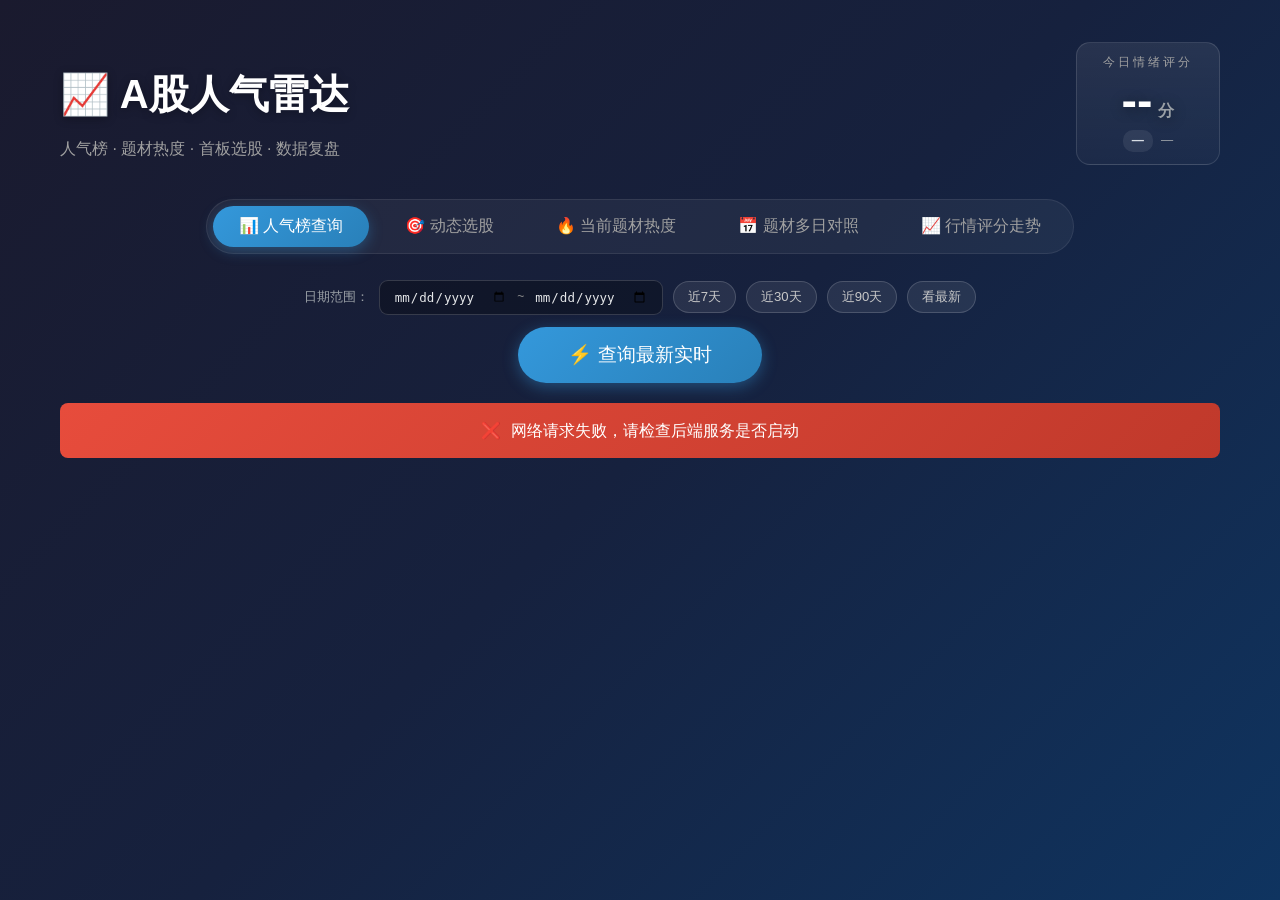
==== index.html @ 86567a6f "当前题材热度：隐藏「利好题材个股 Top50」 - 按需求将 panel-theme 内第三个 top-stocks-box 设为 display:none - 保留当日事件驱动题材、各题材利好原因解" ====
<!DOCTYPE html>
<html lang="zh-CN">
<head>
    <meta charset="UTF-8">
    <meta name="viewport" content="width=device-width, initial-scale=1.0">
    <title>A股人气雷达</title>
    <link rel="stylesheet" href="styles.css?v=20261025b">
    <script src="echarts.min.js" onerror="this.onerror=null;var s=document.createElement('script');s.src='https://cdn.jsdelivr.net/npm/echarts@5.4.3/dist/echarts.min.js';document.head.appendChild(s);"></script>
    <link rel="icon" href="data:image/svg+xml,<svg xmlns='http://www.w3.org/2000/svg' viewBox='0 0 100 100'><rect width='100' height='100' rx='20' fill='%23e74c3c'/><text x='50' y='65' font-size='50' text-anchor='middle' fill='white'>股</text></svg>">
</head>
<body>
    <div class="container">
        <header class="header">
            <div class="header-text">
                <h1>📈 A股人气雷达</h1>
                <p class="subtitle">人气榜 · 题材热度 · 首板选股 · 数据复盘</p>
            </div>
            <div class="market-score" id="market-score-box" title="情绪评分 = 五因子加权（0–100），只反映当日市场情绪，不构成买卖建议">
                <div class="ms-label">今日情绪评分</div>
                <div class="ms-value"><span id="hs-score">--</span><span class="ms-unit">分</span></div>
                <div class="ms-sub"><span class="ms-tag ms-live hidden" id="hs-live">盘中</span><span class="ms-tag" id="hs-label">—</span><span id="hs-date">—</span></div>
            </div>
        </header>

        <nav class="mode-tabs">
            <button id="mode-hotlist" class="mode-btn active" onclick="switchMode('hotlist', event)">📊 人气榜查询</button>
            <button id="mode-screen" class="mode-btn" onclick="switchMode('screen', event)">🎯 动态选股</button>
            <button id="mode-theme" class="mode-btn" onclick="switchMode('theme', event)">🔥 当前题材热度</button>
        <button id="mode-multi" class="mode-btn" onclick="switchMode('multi', event)">📅 题材多日对照</button>
        <button id="mode-market" class="mode-btn" onclick="switchMode('market', event)">📈 行情评分走势</button>
        <!-- 条件概率模块：按要求暂时关闭（不在页面显示）。要恢复：删掉下面这行的 style="display:none" -->
        <button id="mode-cond" class="mode-btn" style="display:none" onclick="switchMode('cond', event)">🔮 条件概率</button>
        <!-- 情绪评分模块：按要求关闭（右上角评分保留；独立页 /score 仍可用）。要恢复：删掉 style="display:none" -->
        <button id="mode-score" class="mode-btn" style="display:none" onclick="switchMode('score', event)">🧮 情绪评分</button>
            <!-- 数据管理模块：按需求暂时关闭（不在页面显示）。要恢复：删掉下面这行的 style="display:none" -->
        <button id="mode-db" class="mode-btn" style="display:none" onclick="switchMode('db', event)">🗄️ 数据管理</button>
        </nav>

        <!-- ============ 面板一：人气榜 ============ -->
        <section id="panel-hotlist" class="panel">
            <div id="degrade-notice" class="degrade-notice hidden">
                ⚠️ 已降级至东方财富热股榜
            </div>

            <div id="trading-day-info" class="trading-day-info hidden">
                <span class="label">数据所属交易日：</span>
                <span id="trading-day" class="date"></span>
                <span id="trading-day-message" class="message"></span>
            </div>

            <div class="query-section">
                <div class="date-row">
                    <span class="date-row-label">日期范围：</span>
                    <div class="date-range-box">
                        <input type="date" id="hotlist-date-start" onchange="onHotlistRangeChange()" title="开始日期">
                        <span class="range-sep">~</span>
                        <input type="date" id="hotlist-date-end" onchange="onHotlistRangeChange()" title="结束日期">
                    </div>
                    <button class="mini-btn" onclick="quickRange(7)">近7天</button>
                    <button class="mini-btn" onclick="quickRange(30)">近30天</button>
                    <button class="mini-btn" onclick="quickRange(90)">近90天</button>
                    <button class="mini-btn" onclick="clearHotlistDate()">看最新</button>
                </div>
                <div id="hotlist-range-summary" class="range-summary hidden"></div>
                <div id="hotlist-day-chips" class="day-chips hidden"></div>
                <div class="query-btn-row">
                    <button id="query-btn" class="query-btn"
                            title="未选日期＝按此刻实时查询（并归档到本日，含周末/节假日）；选了日期＝回看该交易日存档"
                            onclick="fetchData()">
                        <span class="btn-text">⚡ 查询最新实时</span>
                        <span class="btn-loading hidden">⏳ 查询中...</span>
                    </button>
                </div>
            </div>

            <div id="hotlist-topics" class="hot-topics hidden"></div>
            <div id="empty-history" class="empty-history hidden"></div>

            <div id="filter-section" class="filter-section hidden">
                <div class="filter-row">
                    <div class="filter-item">
                        <input type="text" id="search-input" placeholder="搜索名称/代码..." oninput="filterData()">
                    </div>
                    <div class="filter-item">
                        <select id="concept-filter" onchange="filterData()">
                            <option value="">全部概念</option>
                        </select>
                    </div>
                    <div class="filter-item">
                        <label class="checkbox-label">
                            <input type="checkbox" id="hot-only" onchange="filterData()">
                            <span>仅看涨停股</span>
                        </label>
                    </div>
                    <div class="filter-item">
                        <label class="checkbox-label">
                            <input type="checkbox" id="top10-only" onchange="filterData()">
                            <span>仅看Top10</span>
                        </label>
                    </div>
                </div>
            </div>

            <div id="error-message" class="error-message hidden">
                <span class="error-icon">❌</span>
                <span id="error-text"></span>
            </div>

            <div id="table-container" class="table-container hidden">
                <table class="stock-table hotlist-table">
                    <thead>
                        <tr>
                            <th class="col-rank">排名</th>
                            <th class="col-name">名称</th>
                            <th class="col-code">代码</th>
                            <th class="col-change">涨跌幅</th>
                            <th class="col-boards">连板数</th>
                        <th class="col-streak">连续上榜</th>
                            <th class="col-tier">所属梯队</th>
                            <th class="col-concept">概念标签</th>
                            <th class="col-analysis">异动解读</th>
                        </tr>
                    </thead>
                    <tbody id="stock-table-body">
                    </tbody>
                </table>
            </div>

            <div id="summary-section" class="summary-section hidden">
                <div class="summary-item">
                    <span class="summary-label">📊 人气主线：</span>
                    <span id="summary-main" class="summary-value"></span>
                </div>
                <div class="summary-item">
                    <span class="summary-label">🔥 涨停占比：</span>
                    <span id="summary-hot" class="summary-value"></span>
                </div>
            </div>

            <footer id="footer-info" class="footer-info hidden">
                <div class="footer-item">
                    <span class="footer-label">数据来源：</span>
                    <span id="data-source"></span>
                </div>
                <div class="footer-item">
                    <span class="footer-label">采集时间：</span>
                    <span id="collection-time"></span>
                </div>
            </footer>
        </section>

        <!-- ============ 面板二：动态选股 ============ -->
        <section id="panel-screen" class="panel hidden">
            <!-- 动态选股说明区：按要求隐藏（标题/说明/条件不再显示）。要恢复：删掉 style="display:none" -->
            <div class="screen-intro" style="display:none">
                <h2>动态选股 · 参数化扫描</h2>
                <p class="screen-desc">
                    输入任意交易日，系统自动<b>推导前一交易日</b>、扫描<b>全市场</b>日K，
                    按「昨日未涨停 + 今日盘中冲高 &gt; 9%」筛出<b>首板启动股</b>，并与涨停池做<b>语义交叉校验</b>。
                </p>
                <div class="screen-rule">
                    <div class="rule-item"><span class="rule-tag">条件①</span> 前一交易日 (D-1) 首次涨停时间取反 → <b>D-1 全天未触及涨停价</b></div>
                    <div class="rule-item"><span class="rule-tag">条件②</span> (D 最高价 − D-1 收盘价) ÷ D-1 收盘价 <b>&gt; 0.09</b></div>
                    <div class="rule-item"><span class="rule-tag">条件③</span> <b>沪深主板</b> 且 <b>非 ST</b></div>
                </div>
            </div>

            <div class="screen-form">
                <div class="screen-date-wrap">
                    <label for="screen-date">目标日期 (D)</label>
                    <input type="date" id="screen-date">
                </div>
                <button id="screen-btn" class="query-btn" onclick="startScreen()">
                    <span class="btn-text">🎯 开始扫描</span>
                    <span class="btn-loading hidden">⏳ 扫描中...</span>
                </button>
            </div>
            <p class="screen-tip">首次扫描全市场约需 30 秒，同一日期结果会缓存，重复查询秒出。</p>

            <div id="screen-progress" class="screen-progress hidden">
                <div class="progress-track"><div id="progress-fill" class="progress-fill"></div></div>
                <div id="progress-text" class="progress-text"></div>
            </div>

            <div id="screen-error" class="error-message hidden">
                <span class="error-icon">❌</span>
                <span id="screen-error-text"></span>
                <div id="screen-error-hint" class="error-hint"></div>
            </div>

            <div id="screen-result" class="hidden">

                <!-- 扫描统计卡片：按要求隐藏（数据所属交易日/前一交易日/扫描范围/耗时）。要恢复：删掉 style="display:none" -->
                <div class="screen-meta" style="display:none">
                    <div class="meta-item"><span class="meta-label">数据所属交易日</span><span id="sc-target" class="meta-value"></span></div>
                    <div class="meta-item"><span class="meta-label">前一交易日</span><span id="sc-prev" class="meta-value"></span></div>
                    <div class="meta-item"><span class="meta-label">扫描范围</span><span id="sc-universe" class="meta-value"></span></div>
                    <div class="meta-item"><span class="meta-label">耗时</span><span id="sc-elapsed" class="meta-value"></span></div>
                </div>

                <div class="funnel-box">
                    <h3>🎯 选股漏斗</h3>
                    <div id="funnel-body"></div>
                </div>

                <!-- 语义交叉校验：按要求隐藏（不再显示）。要恢复：删掉 style="display:none" -->
                <div class="verify-box" id="verify-box" style="display:none"></div>

                <div class="sub-tabs">
                    <button class="sub-btn active" data-key="rows" onclick="switchScreenTable('rows', event)">入选池 <em id="cnt-rows">0</em></button>
                    <button class="sub-btn" data-key="brokenRows" onclick="switchScreenTable('brokenRows', event)">冲高未封 <em id="cnt-broken">0</em></button>
                    <button class="sub-btn" data-key="removedRows" onclick="switchScreenTable('removedRows', event)">被条件①剔除 <em id="cnt-removed">0</em></button>
                </div>

                <div class="table-container">
                    <table class="stock-table screen-table">
                        <thead>
                            <tr>
                                <th class="sortable" data-key="code" data-type="text" onclick="sortScreenTable('code','text',this)">代码<span class="sort-ind"></span></th>
                                <th class="sortable" data-key="name" data-type="text" onclick="sortScreenTable('name','text',this)">名称<span class="sort-ind"></span></th>
                                <th class="num sortable" data-key="gainClose" data-type="num" onclick="sortScreenTable('gainClose','num',this)">涨跌幅<span class="sort-ind"></span></th>
                                <th class="num sortable" data-key="high" data-type="num" onclick="sortScreenTable('high','num',this)">最高价<span class="sort-ind"></span></th>
                                <th class="num sortable" data-key="close" data-type="num" onclick="sortScreenTable('close','num',this)">收盘价<span class="sort-ind"></span></th>
                                <th class="num sortable" data-key="gainHigh" data-type="num" onclick="sortScreenTable('gainHigh','num',this)">最高涨幅<span class="sort-ind"></span></th>
                                <th class="sortable" data-key="firstSeal" data-type="text" onclick="sortScreenTable('firstSeal','text',this)">首次封板时间<span class="sort-ind"></span></th>
                                <th class="num sortable" data-key="boards" data-type="num" onclick="sortScreenTable('boards','num',this)">连板<span class="sort-ind"></span></th>
                                <th class="sortable" data-key="sector" data-type="text" onclick="sortScreenTable('sector','text',this)">所属行业<span class="sort-ind"></span></th>
                                <th class="sortable" data-key="state" data-type="text" onclick="sortScreenTable('state','text',this)">状态<span class="sort-ind"></span></th>
                            </tr>
                        </thead>
                        <tbody id="screen-table-body"></tbody>
                    </table>
                </div>

                <div class="screen-actions">
                    <button class="export-btn" onclick="exportScreenReport()">📥 导出 HTML 报告</button>
                </div>

                <div class="screen-foot" id="screen-foot"></div>
            </div>
        </section>

        <!-- ============ 面板三：当前题材热度 ============ -->
        <section id="panel-theme" class="panel hidden">
            <div class="screen-intro">
                <h2>当前题材热度 · 实时排名</h2>
                <p class="screen-desc">
                    程序自动采集<b>三类当日事件</b>：同花顺<b>热门话题</b>（带热度值）、<b>人气榜</b>异动解读、<b>个股异动</b>原因。
                    事件文本匹配同花顺指数目录归类为<b>题材</b>，再用<b>关键词词典 + 涨跌方向</b>判定利好/利空。
                    题材热度 = <b>话题热度(万) + Σ(31 − 人气榜排名)</b>，据此排序并只保留<b>利好题材</b>（<b>人气榜前 3 名</b>股票自身标签对应的题材<b>保底入选</b>）；
                    每个题材取人气靠前的 20 只成分股，合并去重后<b>按人气排名输出前 50 只</b>。
                    无需手动输入，打开即自动完成。<br>
                    <b>默认显示「最近交易日的本地存档」</b>（快、可回看）；点 <b>⚡ 看最新（实时）</b> 会按<b>此刻</b>的实时事件重新构建 —— <b>不入库</b>，不会覆盖历史存档；未收盘时也适用。
                </p>
            </div>
            <div class="hot-themes-box">
                <div class="hot-themes-head">
                    <h3>📰 当日事件驱动题材 · 自动发现</h3>
                    <button id="theme-refresh" class="mini-btn" title="清空所选日期、按此刻的实时事件重新构建（不入库）" onclick="clearThemeDate()">↻ 重新扫描（实时）</button>
                </div>
                <div class="theme-date-bar">
                    <span class="dim">查看日期（库中已有题材数据的交易日，点一下即可）：</span>
                    <span id="theme-date-chips"></span>
                </div>
                <div id="hot-themes" class="hot-themes">
                    <span class="hot-themes-loading">正在采集当日事件并识别题材…</span>
                </div>
                <div id="hot-themes-note" class="hot-themes-note"></div>
                <div id="theme-auto-tip" class="theme-auto-tip"></div>
                <div id="theme-reasons" class="theme-reasons hidden">
                    <h3>📋 各题材利好原因解读</h3>
                    <div id="theme-reasons-body"></div>
                </div>
            </div>

            <!-- 利好题材个股 Top50：按要求隐藏。要恢复：删掉 style="display:none" -->
            <div class="top-stocks-box" style="display:none">
                <div class="hot-themes-head">
                    <h3>📈 利好题材个股 · 按人气排序 Top 50</h3>
                    <button class="mini-btn" onclick="loadHotThemes(true)">↻ 刷新</button>
                </div>
                <div id="top-filter-bar" class="top-filter-bar hidden">
                    <span id="top-filter-label" class="top-filter-label"></span>
                    <button class="mini-btn" onclick="clearTopFilter()">✕ 显示全部</button>
                    <button class="mini-btn" onclick="runDeepAnalysis()">🔍 该题材深度分析</button>
                </div>
                <div id="top-stocks-note" class="hot-themes-note"></div>
                <div class="table-container">
                    <table class="stock-table top-stocks-table">
                        <thead>
                            <tr>
                                <th class="num">排名</th>
                                <th>代码</th>
                                <th>名称</th>
                                <th class="num">涨跌幅</th>
                                <th>所属题材</th>
                                <th>人气</th>
                                <th class="num">连续上榜</th>
                                <th class="num">题材热度</th>
                            </tr>
                        </thead>
                        <tbody id="top-stocks-body"></tbody>
                    </table>
                </div>
            </div>

            <div class="screen-form theme-form">
                <div class="screen-date-wrap">
                    <label for="theme-input">或手动输入题材关键词</label>
                    <input type="text" id="theme-input" placeholder="例如：房贷贴息、房地产、人形机器人" onkeydown="if(event.key==='Enter'){fetchThemeHeat()}">
                </div>
                <button id="theme-btn" class="query-btn" onclick="fetchThemeHeat()">
                    <span class="btn-text">🔍 查询当前题材热度</span>
                    <span class="btn-loading hidden">⏳ 查询中...</span>
                </button>
            </div>
            <p class="screen-tip">点击上方题材标签可直接查询；也可手动输入题材名。同一关键词结果缓存 5 分钟。未上龙虎榜不代表没有机构买入。</p>
            <div id="theme-error" class="error-message hidden">
                <span class="error-icon">❌</span>
                <span id="theme-error-text"></span>
            </div>
            <div id="theme-result" class="hidden">
                <div class="screen-meta">
                    <div class="meta-item"><span class="meta-label">题材</span><span id="th-theme" class="meta-value"></span></div>
                    <div class="meta-item"><span class="meta-label">数据日期</span><span id="th-date" class="meta-value"></span></div>
                    <div class="meta-item"><span class="meta-label">候选池</span><span id="th-universe" class="meta-value"></span></div>
                    <div class="meta-item"><span class="meta-label">耗时</span><span id="th-elapsed" class="meta-value"></span></div>
                </div>
                <div class="theme-tags" id="theme-tags"></div>
                <div class="table-container">
                    <table class="stock-table theme-table">
                        <thead>
                            <tr>
                                <th class="num">排名</th>
                                <th>名称</th>
                                <th>代码</th>
                                <th>所属方向</th>
                                <th class="num">当前热度</th>
                                <th class="num">近3日变化</th>
                                <th class="num">龙虎榜净额</th>
                                <th class="num">机构净额</th>
                                <th>状态</th>
                            </tr>
                        </thead>
                        <tbody id="theme-table-body"></tbody>
                    </table>
                </div>
                <div class="screen-foot" id="theme-foot"></div>
            </div>
        </section>

        <!-- ============ 面板五：题材股多日对照 ============ -->
        <section id="panel-multi" class="panel hidden">
            <div class="screen-intro">
                <h2>题材股多日对照 · 按日期并列</h2>
                <p class="screen-desc">
                    把「当前题材热度」里每天的<b>利好题材个股 Top50</b> 按交易日<b>并列</b>排开：
                    同一只股票占一行，每个日期一组「<b>排名 + 涨跌幅</b>」，
                    一眼看出这只票<b>连续几天在榜</b>、名次和涨跌怎么变。
                    默认显示最近 4 个交易日，点日期块可增删（最多 6 个）。
                </p>
            </div>

            <div class="hot-themes-box">
                <div class="hot-themes-head">
                    <h3>📅 选择要对照的交易日</h3>
                    <button class="mini-btn" onclick="loadMulti(true)">↻ 刷新</button>
                </div>
                <div class="theme-date-bar">
                    <span class="dim">点击日期可加入 / 取消对照：</span>
                    <span id="multi-date-chips"></span>
                </div>
                <div class="sub-tabs" id="multi-view-tabs">
                    <button class="sub-btn active" data-mv="date" onclick="switchMultiView('date', event)">按日期并列</button>
                    <button class="sub-btn" data-mv="stock" onclick="switchMultiView('stock', event)">按股票对照</button>
                </div>
                <div id="multi-note" class="hot-themes-note"></div>
                <div class="table-container">
                    <table class="stock-table multi-table">
                        <thead id="multi-thead"></thead>
                        <tbody id="multi-body"></tbody>
                    </table>
                </div>
            </div>
        </section>

        <!-- ============ 面板六：行情评分走势 ============ -->
        <section id="panel-market" class="panel hidden">
            <!-- 行情走势说明区：按要求隐藏。要恢复：删掉 style="display:none" -->
            <div class="screen-intro" style="display:none">
                <h2>行情评分走势 · 每日涨跌家数</h2>
                <p class="screen-desc">
                    把每天的两项数据放在一起看：<b>情绪评分</b>（五因子加权 0–100，与页头右上角一致）与 <b>上涨 / 下跌家数</b>。
                    情绪评分 = 市场广度 30 + 涨停跌停 25 + 炸板质量 15 + 人气股表现 15 + 指数与成交确认 15；
                    涨跌家数为<b>沪深京全部 A 股</b>口径（含 ST / 创业板 / 科创板 / 北交所，与同花顺「涨跌分布」一致）；
                    成交额总计为<b>沪深两市</b>口径（沪市 + 深市）。
                    数据每天自动积累，可回看历史（<b>年份</b>下拉框可跨年查看，月份按钮跟随所选年份）。
                    <b>盘中也能看</b>：点「🕐 抓今日实时」抓一次全市场实时行情（约 3~5 秒），
                    当天即出现一行标着「盘中」的数据 —— 涨跌家数与成交额是"此刻"的值；
                    情绪评分要等收盘后生成，盘中行显示「—」，收盘后自动补上。
                    按情绪评分筛选时，每个命中日会自动展开显示「<b>当日 + 后 3 个交易日</b>」共 4 天，命中日标「命中」。
                </p>
            </div>
            <div class="hot-themes-box">
                <div class="hot-themes-head">
                    <h3>📈 最近走势</h3>
                    <button class="mini-btn live-btn" onclick="mhRefreshCombined()"
                            title="刷新数据；交易时段会顺带抓一次全市场实时行情（约3~5秒）">🔄 刷新 / 抓实时</button>
                </div>
                <div class="date-row">
                    <span class="date-row-label">年份：</span>
                    <select id="mh-year" class="mh-year" onchange="mhPickYear(this.value)" title="按年筛选（选项只列出本地有数据的年份）"></select>
                    <span class="date-row-label">看某个月：</span>
                    <div class="mh-months" id="mh-months"></div>
                    <button class="mini-btn" onclick="mhQuickRange(30)">近30天</button>
                    <button class="mini-btn" onclick="mhQuickRange(60)">近60天</button>
                    <button class="mini-btn" onclick="mhResetRange()">全部</button>
                </div>
                <div class="date-row">
                    <span class="date-row-label">日期范围：</span>
                    <input type="text" id="mh-date-start" class="mh-year mh-dateq mh-date-input" maxlength="12" autocomplete="off"
                           placeholder="YYYY-MM-DD" title="开始日期：可直接输入或粘贴，支持 2026-07-25 / 2026/07/25 / 20260725">
                    <span class="range-sep">~</span>
                    <input type="text" id="mh-date-end" class="mh-year mh-dateq mh-date-input" maxlength="12" autocomplete="off"
                           placeholder="YYYY-MM-DD" title="结束日期：可直接输入或粘贴，支持 2026-07-25 / 2026/07/25 / 20260725">
                    <button class="mini-btn" onclick="mhQueryDate()">查询</button>
                    <span class="date-row-label">评分筛选（小于）：</span>
                    <input type="number" id="mh-score-val" class="mh-year mh-score-val" placeholder="如 69" step="0.1" oninput="mhApplyScore()" title="评分阈值：筛出情绪评分小于该值的天，并展开当日+后3个交易日">
                    <button class="mini-btn" id="mh-score-clear" onclick="mhClearScore()" style="display:none">清除筛选</button>
                </div>
                <div id="mh-summary" class="mh-summary"></div>
                <div id="mh-chart" style="width:100%;height:420px;"></div>
                <div class="table-container" style="margin-top:14px">
                    <table class="stock-table mh-table">
                        <thead>
                            <tr>
                                <th>月份</th>
                                <th>日期</th>
                                <th class="num">情绪评分</th>
                                <th class="num">上涨家数</th>
                                <th class="num">下跌家数</th>
                                <th class="num">成交额总计</th>
                                <th class="num">较上一日</th>
                                <th class="num">中证1000</th>
                                <th class="num">中证500</th>
                                <th class="num">创业板指</th>
                                <th class="num">科创50</th>
                            </tr>
                        </thead>
                        <tbody id="mh-body"></tbody>
                    </table>
                </div>
            </div>
        </section>


        <!-- ============ 面板七：条件概率（次日） ============ -->
        <section id="panel-cond" class="panel hidden">
            <!-- 顶部：标题 + 操作 + 说明（折叠，不占首屏） -->
            <div class="cond-head">
                <h2>🔮 条件概率 · 次日展望</h2>
                <div class="cond-head-actions">
                    <button class="mini-btn" onclick="condAutoScan()" title="自动试一批当日条件，找出对次日有显著影响的条件">🔍 自动扫描</button>
                    <button class="mini-btn" onclick="condReset()">恢复默认</button>
                </div>
            </div>
            <details class="cond-help">
                <summary>口径与用法说明</summary>
                <p>
                    用<b>所选年月区间</b>的样本统计：今天满足某个条件时，次日出现某种结果的概率。
                    <b>上涨家数按「≤ 档位」</b>筛选（如选 ≤2000 = 当天上涨不超过 2000 只），再点一次可取消。
                    所有概率都与<b>同一区间的全部交易日（基准）</b>对比：<b>差值明显为正、且通过显著性检验</b>才说明有预测力。样本少于 20 天会提示参考性弱。
                </p>
            </details>

            <!-- 条件条：样本 / 成交额 / 评分 / 家数 -->
            <div class="cond-box">
                <div class="cond-row">
                    <span class="date-row-label">样本</span>
                    <button class="mini-btn cond-yr" data-m="12" onclick="condRange(12)">近1年</button>
                    <button class="mini-btn cond-yr" data-m="24" onclick="condRange(24)">近2年</button>
                    <button class="mini-btn cond-yr" data-m="36" onclick="condRange(36)">近3年</button>
                    <button class="mini-btn cond-yr" data-m="48" onclick="condRange(48)">近4年</button>
                    <button class="mini-btn cond-yr" data-m="60" onclick="condRange(60)">近5年</button>
                    <span id="cond-range-label" class="cond-sub"></span>
                </div>
                <div class="cond-row">
                    <span class="date-row-label">家数</span>
                    <div class="cond-chips" id="cond-up-chips"></div>
                </div>
            </div>

            <!-- 结论条 + 三个关键数值 -->
            <div id="cond-verdict" class="cond-verdict"></div>
            <div class="cond-stats">
                <span class="cond-stat"><i>匹配样本</i><b id="cond-stat-n">—</b></span>
                <span class="cond-stat"><i>次日涨家数 &gt; 跌家数</i><b id="cond-stat-ud">—</b></span>
                <span class="cond-stat"><i>次日评分均值</i><b id="cond-stat-mean">—</b></span>
            </div>
            <div id="cond-note" class="cond-note"></div>

            <!-- 折叠：明细表 -->
            <details class="cond-details">
                <summary>📋 各档位概率明细（可逐项核对）</summary>
                <div class="table-container">
                    <table class="stock-table cond-table">
                        <thead><tr>
                            <th>次日上涨家数</th><th class="num">概率</th><th class="num">95%CI</th>
                            <th class="num">基准</th><th class="num">较基准</th><th class="num">显著性</th>
                        </tr></thead>
                        <tbody id="cond-ladder-up"></tbody>
                    </table>
                </div>
                <div class="table-container" style="margin-top:12px">
                    <table class="stock-table cond-table">
                        <thead><tr>
                            <th>次日行情评分</th><th class="num">概率</th><th class="num">95%CI</th>
                            <th class="num">基准</th><th class="num">较基准</th><th class="num">显著性</th>
                        </tr></thead>
                        <tbody id="cond-ladder-score"></tbody>
                    </table>
                </div>
            </details>

            <!-- 折叠：分布图 -->
            <details class="cond-details" id="cond-dist-details">
                <summary>📊 次日评分分布（条件组 vs 全样本）</summary>
                <div id="cond-chart" style="width:100%;height:300px;margin-top:10px"></div>
            </details>

            <div id="cond-scan" class="cond-scan"></div>
        </section>


        <!-- ============ 面板七：情绪评分 · 历史回测 ============ -->
        <section id="panel-score" class="panel hidden">
            <div class="screen-intro sc-intro">
                <div class="sc-head">
                    <h2>🧮 情绪评分 · 历史回测</h2>
                    <div class="sc-head-actions">
                        <a class="mini-btn" href="/score" target="_blank" rel="noopener"
                           title="在新标签页单独打开情绪评分页面">↗ 独立页面</a>
                        <button class="mini-btn live-btn" id="sc-intraday-btn" onclick="scoreIntraday()"
                                title="盘中抓一次全市场实时行情（约 5~12 秒），按此刻数据估算今日情绪评分（不写库）">⚡ 盘中估算</button>
                        <button class="mini-btn" id="sc-rebuild-btn" onclick="scoreRebuild()">↻ 重算评分</button>
                        <button class="mini-btn" onclick="scoreExportCsv()" title="导出历史评分 + 回测汇总（CSV，Excel 可直接打开）">⬇ 导出 CSV</button>
                    </div>
                </div>
                <p class="screen-desc">
                    0–100 分由五个因子加权：<b>市场广度 30</b> + <b>涨停跌停 25</b> + <b>炸板质量 15</b> + <b>人气股表现 15</b> + <b>指数与成交确认 15</b>。
                    数据缺失时<b>不补零</b>，只按可用因子重新归一，并标注「降级评分」和缺失原因。
                    今日总分与标签同步显示在页面右上角。
                    回测只做统计研究，<b>不构成任何买卖建议，也不承诺收益</b>。
                </p>
            </div>

            <!-- 首屏：今日总分 + 五因子 -->
            <div class="sc-hero sc-hero--factors">
                <div class="sc-hero-meta">
                    <span>交易日 <b id="sc-date">—</b></span>
                    <span id="sc-comp">完整度 —</span>
                </div>
                <div class="sc-factors" id="sc-factors">
                    <div class="sc-empty">加载中…</div>
                </div>
            </div>
            <div id="sc-alerts" class="sc-alerts hidden"></div>

            <!-- 历史评分曲线 -->
            <div class="hot-themes-box">
                <div class="hot-themes-head">
                    <h3>📈 历史评分曲线</h3>
                    <div class="sc-chips" id="sc-range-chips">
                        <button class="mini-btn active" data-r="1m" onclick="scoreRange('1m')">近1月</button>
                        <button class="mini-btn" data-r="3m" onclick="scoreRange('3m')">近3月</button>
                        <button class="mini-btn" data-r="1y" onclick="scoreRange('1y')">近1年</button>
                        <button class="mini-btn" data-r="3y" onclick="scoreRange('3y')">近3年</button>
                        <button class="mini-btn" data-r="all" onclick="scoreRange('all')">全部</button>
                    </div>
                </div>
                <div class="sc-legend" id="sc-legend"></div>
                <div id="sc-chart" class="sc-chart"></div>
                <div class="sc-hint" id="sc-chart-hint"></div>
            </div>

            <!-- 回测 -->
            <div class="hot-themes-box">
                <div class="hot-themes-head">
                    <h3>🧪 历史回测 · 未来 1 / 3 / 5 日</h3>
                    <div class="sc-bt-controls">
                        <select id="sc-index" class="mh-year" onchange="loadScoreBacktest(true)" title="选择基准指数">
                            <option value="000300">沪深300</option>
                            <option value="000001">上证指数</option>
                            <option value="000688">科创50</option>
                            <option value="399006">创业板指</option>
                            <option value="000852">中证1000</option>
                        </select>
                        <select id="sc-bt-range" class="mh-year" onchange="loadScoreBacktest(true)" title="回测样本范围">
                            <option value="all">全部历史</option>
                            <option value="3y">近3年</option>
                            <option value="1y">近1年</option>
                        </select>
                        <button class="mini-btn" onclick="loadScoreBacktest(true)">↻ 重新回测</button>
                    </div>
                </div>
                <div id="sc-bt-body">
                    <div class="sc-empty">加载中…</div>
                </div>
            </div>

            <!-- 数据质量 -->
            <div class="hot-themes-box">
                <div class="hot-themes-head">
                    <h3>🧭 数据质量（最近 30 个交易日）</h3>
                    <button class="mini-btn" onclick="loadScoreQuality()">↻ 刷新</button>
                </div>
                <div id="sc-quality"><div class="sc-empty">加载中…</div></div>
            </div>
        </section>

        <!-- ============ 面板四：数据管理（已关闭：不在页面显示；要恢复删掉 panel-db 上的 style） ============ -->
        <section id="panel-db" class="panel hidden" style="display:none">
            <h2>🗄️ 数据管理</h2>
            <p class="screen-desc">
                查看本地数据仓库中已保存的数据（哪些交易日、多少条），并可一键清理。
                程序会自动把抓到的数据落库，历史查询直接读库、不再重复联网抓取。
            </p>

            <div class="db-cards">
                <div class="db-card"><div class="db-card-num" id="db-size">-</div><div class="db-card-label">数据库大小</div></div>
                <div class="db-card"><div class="db-card-num" id="db-rows">-</div><div class="db-card-label">总记录数</div></div>
                <div class="db-card"><div class="db-card-num" id="db-days">-</div><div class="db-card-label">已存交易日</div></div>
                <div class="db-card"><div class="db-card-num" id="db-job">-</div><div class="db-card-label">自动抓取</div></div>
            </div>

            <div class="db-path-line">数据文件：<code id="db-path">-</code></div>

            <div class="db-block">
                <div class="db-block-head">
                    <span class="db-block-title">⏰ 自动抓取（每日多时段）</span>
                    <select id="db-job-select" title="选择要立即执行的任务">
                        <option value="close">收盘·全量</option>
                        <option value="morning">早盘·轻量</option>
                    </select>
                    <button class="mini-btn" onclick="runDailyJob()">立即执行一次</button>
                    <button class="mini-btn" onclick="loadDbJob()">刷新</button>
                </div>
                <div class="db-job-info" id="db-job-info"><span class="dim">加载中…</span></div>
            </div>


            <div class="db-block">
                <div class="db-block-head">
                    <span class="db-block-title">📆 数据覆盖（哪些交易日已有数据）</span>
                    <select id="db-cov-table" onchange="loadDbCoverage()"
                            title="全部数据=按交易日历综合看；选某张表=看该表存了哪些日期">
                        <option value="">全部数据</option>
                        <option value="hotlist_snapshot">人气榜快照</option>
                        <option value="daily_kline">日K线</option>
                        <option value="minute_kline">分时线</option>
                        <option value="limit_up_pool">涨停/炸板池</option>
                        <option value="screening_result">选股结果明细</option>
                        <option value="theme_heat_snapshot">题材热度快照</option>
                        <option value="theme_top_stock">题材Top50个股</option>
                        <option value="stock_news">个股资讯公告</option>
                        <option value="raw_payload">原始响应快照</option>
                    </select>
                    <select id="db-coverage-n" onchange="loadDbCoverage()">
                        <option value="15">最近 15 个交易日</option>
                        <option value="30" selected>最近 30 个交易日</option>
                        <option value="60">最近 60 个交易日</option>
                        <option value="120">最近 120 个交易日</option>
                    </select>
                    <button class="mini-btn" onclick="loadDbCoverage()">刷新</button>
                </div>
                <div id="db-coverage" class="db-coverage"><span class="dim">加载中…</span></div>
            </div>

            <div class="db-block">
                <div class="db-block-head">
                    <span class="db-block-title">🕰️ 回补历史人气榜</span>
                    <select id="bf-days">
                        <option value="10">最近 10 个交易日</option>
                        <option value="20" selected>最近 20 个交易日</option>
                        <option value="60">最近 60 个交易日</option>
                        <option value="120">最近 120 个交易日</option>
                    </select>
                    <button class="mini-btn" onclick="loadBackfillMissing()">检查缺失</button>
                    <button class="mini-btn" onclick="runBackfill()">开始回补</button>
                </div>
                <div id="bf-info" class="db-backfill"><span class="dim">点「检查缺失」，看看哪些交易日还没抓到数据</span></div>
            </div>

            <div class="db-block">
                <div class="db-block-head">
                    <span class="db-block-title">📤 数据导出（Excel / CSV）</span>
                    <input type="date" id="db-export-date" onchange="loadExportInfo()">
                    <select id="db-export-table">
                        <option value="">全部数据（Excel 多工作表）</option>
                        <option value="hotlist_snapshot">人气榜</option>
                        <option value="daily_kline">日K线</option>
                        <option value="limit_up_pool">涨停炸板池</option>
                        <option value="screening_result">选股结果</option>
                        <option value="theme_heat_snapshot">题材热度</option>
                        <option value="theme_top_stock">题材人气股</option>
                        <option value="stock_news">个股资讯</option>
                        <option value="minute_kline">分时线</option>
                    </select>
                    <button class="mini-btn" onclick="exportDb('csv')">导出 CSV</button>
                    <button class="mini-btn" onclick="exportDb('xlsx')">导出 Excel</button>
                </div>
                <div id="db-export-info" class="db-export-info"><span class="dim">选择日期后可查看该日可导出内容</span></div>
            </div>

            <div class="db-block">
                <div class="db-block-head">
                    <span class="db-block-title">🛡️ 数据完整性校验</span>
                    <button class="mini-btn" onclick="loadIntegrity()">立即校验</button>
                </div>
                <div id="db-integrity" class="db-integrity"><span class="dim">点击「立即校验」，检查最近交易日的数据是否齐全（人气榜/日K/涨停池/题材/选股）。</span></div>
            </div>

            <div class="db-block">
                <div class="db-block-head">
                    <span class="db-block-title">🔔 结果推送（邮件 / 企业微信 / 钉钉 / 微信）</span>
                    <button class="mini-btn" onclick="loadNotifyStatus()">刷新</button>
                    <button class="mini-btn" onclick="sendTestNotify()">发送测试通知</button>
                </div>
                <div id="db-notify" class="db-notify"><span class="dim">加载中…</span></div>
            </div>

            <div class="db-block db-danger">
                <div class="db-block-head"><span class="db-block-title">🧹 清理数据</span></div>
                <div class="db-danger-row">
                    <span>分时线（体量最大，建议只留近期）</span>
                    <select id="db-keep-days">
                        <option value="5">保留最近 5 个交易日</option>
                        <option value="10">保留最近 10 个交易日</option>
                        <option value="30" selected>保留最近 30 个交易日</option>
                        <option value="60">保留最近 60 个交易日</option>
                    </select>
                    <button class="mini-btn danger" onclick="cleanupDb('minute')">清理分时</button>
                </div>
                <div class="db-danger-row">
                    <span>删除指定日期之前的全部数据</span>
                    <input type="date" id="db-before-date">
                    <button class="mini-btn danger" onclick="cleanupDb('before')">按日期清理</button>
                </div>
                <div class="db-danger-row">
                    <span>清空全部业务数据（表结构保留，不可恢复）</span>
                    <button class="mini-btn danger" onclick="cleanupDb('all')">清空全部</button>
                </div>
            </div>

            <div id="db-message" class="db-message hidden"></div>
        </section>

    </div>

    <!-- 股票详情模态框 -->
    <div id="stock-modal" class="modal hidden">
        <div class="modal-content">
            <div class="modal-header">
                <h2 id="modal-title">股票详情</h2>
                <button class="modal-close" onclick="closeModal()">&times;</button>
            </div>
            <div class="modal-tabs">
                <button class="tab-btn active" onclick="switchTab('minute', event)">分时线</button>
                <button class="tab-btn" onclick="switchTab('daily', event)">日K线</button>
            </div>
            <div class="modal-body">
                <div id="chart-container" style="width: 100%; height: 400px;"></div>
                <div class="news-section">
                    <h3 class="news-header">近期资讯</h3>
                    <div id="news-list" class="news-list"></div>
                </div>
            </div>
        </div>
    </div>

    <script src="score_module.js?v=20261025b"></script>
    <script src="app.js?v=20261025b"></script>
</body>
</html>
---- styles.css ----
/* ==================== 基础样式 ==================== */
* {
    margin: 0;
    padding: 0;
    box-sizing: border-box;
}

body {
    font-family: -apple-system, BlinkMacSystemFont, 'Segoe UI', 'PingFang SC', 'Hiragino Sans GB', 'Microsoft YaHei', sans-serif;
    background: linear-gradient(135deg, #1a1a2e 0%, #16213e 50%, #0f3460 100%);
    min-height: 100vh;
    color: #e0e0e0;
    line-height: 1.6;
}

.container {
    max-width: 1200px;
    margin: 0 auto;
    padding: 20px;
}

/* ==================== 头部 ==================== */
.header {
    text-align: center;
    padding: 30px 0;
}

.header h1 {
    font-size: 2.5rem;
    color: #fff;
    margin-bottom: 10px;
    text-shadow: 0 2px 10px rgba(0,0,0,0.3);
}

.subtitle {
    font-size: 1rem;
    color: #a0a0a0;
}

/* ==================== 降级提示 ==================== */
.degrade-notice {
    background: linear-gradient(135deg, #f39c12, #e67e22);
    color: #fff;
    padding: 12px 20px;
    border-radius: 8px;
    text-align: center;
    font-weight: bold;
    margin-bottom: 20px;
    animation: pulse 2s infinite;
}

@keyframes pulse {
    0%, 100% { opacity: 1; }
    50% { opacity: 0.8; }
}

/* ==================== 交易日信息 ==================== */
.trading-day-info {
    background: rgba(255,255,255,0.1);
    backdrop-filter: blur(10px);
    border-radius: 12px;
    padding: 22px 26px;
    margin-bottom: 20px;
    display: flex;
    align-items: center;
    flex-wrap: wrap;
    gap: 10px;
}

.trading-day-info .label {
    color: #a0a0a0;
}

.trading-day-info .date {
    font-size: 1.2rem;
    font-weight: bold;
    color: #3498db;
}

.trading-day-info .message {
    color: #f39c12;
    font-size: 0.9rem;
}

/* ==================== 查询按钮 ==================== */
.query-section {
    text-align: center;
    margin: 26px 0 20px;
}

.query-btn {
    background: linear-gradient(135deg, #3498db, #2980b9);
    color: #fff;
    border: none;
    padding: 15px 50px;
    font-size: 1.2rem;
    border-radius: 50px;
    cursor: pointer;
    transition: all 0.3s ease;
    box-shadow: 0 4px 15px rgba(52, 152, 219, 0.4);
}

.query-btn:hover:not(:disabled) {
    transform: translateY(-2px);
    box-shadow: 0 6px 20px rgba(52, 152, 219, 0.6);
}

.query-btn:disabled {
    background: linear-gradient(135deg, #7f8c8d, #95a5a6);
    cursor: not-allowed;
    box-shadow: none;
}

.query-btn .btn-loading {
    display: inline-flex;
    align-items: center;
    gap: 8px;
}

/* ==================== 筛选区域 ==================== */
.filter-section {
    background: rgba(255,255,255,0.05);
    backdrop-filter: blur(10px);
    border-radius: 12px;
    padding: 22px 26px;
    margin-bottom: 20px;
}

.filter-row {
    display: flex;
    flex-wrap: wrap;
    gap: 15px;
    align-items: center;
}

.filter-item {
    flex: 1;
    min-width: 150px;
}

.filter-item input[type="text"],
.filter-item select {
    width: 100%;
    padding: 10px 15px;
    border: 1px solid rgba(255,255,255,0.2);
    border-radius: 8px;
    background: rgba(255,255,255,0.1);
    color: #fff;
    font-size: 0.95rem;
    transition: all 0.3s ease;
}

.filter-item input[type="text"]:focus,
.filter-item select:focus {
    outline: none;
    border-color: #3498db;
    box-shadow: 0 0 10px rgba(52, 152, 219, 0.3);
}

.filter-item input[type="text"]::placeholder {
    color: rgba(255,255,255,0.5);
}

.filter-item select option {
    background: #1a1a2e;
    color: #fff;
}

.checkbox-label {
    display: flex;
    align-items: center;
    gap: 8px;
    cursor: pointer;
    padding: 10px;
}

.checkbox-label input[type="checkbox"] {
    width: 18px;
    height: 18px;
    cursor: pointer;
    accent-color: #3498db;
}

/* ==================== 错误提示 ==================== */
.error-message {
    background: linear-gradient(135deg, #e74c3c, #c0392b);
    color: #fff;
    padding: 15px 25px;
    border-radius: 8px;
    text-align: center;
    margin-bottom: 20px;
    display: flex;
    align-items: center;
    justify-content: center;
    gap: 10px;
}

/* ==================== 表格样式 ==================== */
.table-container {
    overflow-x: auto;
    border-radius: 12px;
    box-shadow: 0 4px 20px rgba(0,0,0,0.3);
}

.stock-table {
    width: 100%;
    border-collapse: collapse;
    background: rgba(255,255,255,0.05);
    backdrop-filter: blur(10px);
}

.stock-table thead {
    background: rgba(52, 152, 219, 0.3);
}

.stock-table th {
    padding: 15px 12px;
    text-align: left;
    font-weight: 600;
    color: #fff;
    border: 1px solid rgba(255,255,255,0.14);
    border-bottom: 2px solid rgba(255,255,255,0.24);
    white-space: nowrap;
}

.stock-table td {
    padding: 12px;
    border: 1px solid rgba(255,255,255,0.10);
    transition: background 0.2s ease;
}

.stock-table tbody tr:hover {
    background: rgba(255,255,255,0.1);
}

.stock-table tbody tr.hot-row {
    background: rgba(231, 76, 60, 0.15);
}

.stock-table tbody tr.hot-row:hover {
    background: rgba(231, 76, 60, 0.25);
}

.col-rank { width: 70px; text-align: center; }
.col-name { width: 100px; }
.col-code { width: 80px; }
.col-change { width: 80px; text-align: right; }
.col-boards { width: 130px; }
.col-tier { width: 150px; }
.col-concept { min-width: 150px; }
.col-analysis { min-width: 200px; }

/* 人气榜主表：字体略小 + 不换行，减少行高与换行 */
.hotlist-table { font-size: 12.5px; }
.hotlist-table th { padding: 10px 8px; font-size: 12px; }
.hotlist-table td { padding: 8px; white-space: nowrap; }
.hotlist-table .rank-badge { width: 28px; height: 28px; font-size: .82rem; }
.hotlist-table .boards-tag { font-size: 11px; padding: 2px 8px; }
.hotlist-table .tier-tag { font-size: 11px; padding: 2px 8px; }
.hotlist-table .streak-tag { font-size: 11px; padding: 1px 6px; }
.hotlist-table .analysis-text { font-size: 11.5px; line-height: 1.35; }


.rank-badge {
    display: inline-flex;
    align-items: center;
    justify-content: center;
    width: 32px;
    height: 32px;
    border-radius: 50%;
    font-weight: bold;
    font-size: 0.9rem;
}

.rank-1 { background: linear-gradient(135deg, #f1c40f, #f39c12); color: #000; }
.rank-2 { background: linear-gradient(135deg, #bdc3c7, #95a5a6); color: #000; }
.rank-3 { background: linear-gradient(135deg, #e67e22, #d35400); color: #fff; }
.rank-other { background: rgba(255,255,255,0.2); color: #fff; }

.boards-tag {
    display: inline-block;
    padding: 4px 10px;
    border-radius: 20px;
    font-size: 0.85rem;
    font-weight: bold;
}

.boards-tag.has-boards {
    background: linear-gradient(135deg, #e74c3c, #c0392b);
    color: #fff;
}

.boards-tag.no-boards {
    background: rgba(255,255,255,0.1);
    color: #a0a0a0;
}

.tier-tag {
    display: inline-block;
    padding: 4px 10px;
    border-radius: 6px;
    font-size: 0.8rem;
}

.tier-1 { background: rgba(241, 196, 15, 0.3); color: #f1c40f; }
.tier-2 { background: rgba(52, 152, 219, 0.3); color: #3498db; }
.tier-3 { background: rgba(155, 89, 182, 0.3); color: #9b59b6; }

.analysis-text {
    font-size: 0.85rem;
    color: #b0b0b0;
    line-height: 1.4;
}

.analysis-text.no-analysis {
    color: #666;
    font-style: italic;
}

/* 可点击的股票名称 */
.stock-name-link {
    color: #3498db;
    cursor: pointer;
    text-decoration: none;
    transition: color 0.2s;
}

.stock-name-link:hover {
    color: #5dade2;
    text-decoration: underline;
}

/* ==================== 模态框样式 ==================== */
.modal {
    position: fixed;
    top: 0;
    left: 0;
    width: 100%;
    height: 100%;
    background: rgba(0, 0, 0, 0.7);
    display: flex;
    align-items: center;
    justify-content: center;
    z-index: 1000;
    backdrop-filter: blur(5px);
}

.modal-content {
    background: #1a1a2e;
    border-radius: 16px;
    width: 90%;
    max-width: 900px;
    max-height: 90vh;
    overflow: hidden;
    box-shadow: 0 20px 60px rgba(0, 0, 0, 0.5);
    border: 1px solid rgba(255, 255, 255, 0.1);
}

.modal-header {
    display: flex;
    justify-content: space-between;
    align-items: center;
    padding: 20px 25px;
    border-bottom: 1px solid rgba(255, 255, 255, 0.1);
}

.modal-header h2 {
    color: #fff;
    font-size: 1.3rem;
}

.modal-close {
    background: none;
    border: none;
    color: #a0a0a0;
    font-size: 2rem;
    cursor: pointer;
    transition: color 0.2s;
    line-height: 1;
}

.modal-close:hover {
    color: #fff;
}

.modal-tabs {
    display: flex;
    padding: 0 25px;
    border-bottom: 1px solid rgba(255, 255, 255, 0.1);
}

.tab-btn {
    background: none;
    border: none;
    color: #a0a0a0;
    padding: 15px 25px;
    font-size: 1rem;
    cursor: pointer;
    transition: all 0.2s;
    border-bottom: 2px solid transparent;
}

.tab-btn:hover {
    color: #fff;
}

.tab-btn.active {
    color: #3498db;
    border-bottom-color: #3498db;
}

.modal-body {
    padding: 20px 25px;
}

/* ==================== 总结区域 ==================== */
.summary-section {
    background: rgba(255,255,255,0.05);
    backdrop-filter: blur(10px);
    border-radius: 12px;
    padding: 22px 26px;
    margin-top: 20px;
    margin-bottom: 20px;
}

.summary-item {
    display: flex;
    align-items: center;
    gap: 10px;
    padding: 8px 0;
}

.summary-item:not(:last-child) {
    border-bottom: 1px solid rgba(255,255,255,0.1);
}

.summary-label {
    color: #a0a0a0;
    white-space: nowrap;
}

.summary-value {
    color: #fff;
    font-weight: 500;
}

/* ==================== 底部信息 ==================== */
.footer-info {
    margin-top: 20px;
    padding: 22px 26px;
    background: rgba(255,255,255,0.03);
    border-radius: 12px;
    display: flex;
    flex-wrap: wrap;
    gap: 20px;
    justify-content: center;
}

.footer-item {
    display: flex;
    align-items: center;
    gap: 8px;
}

.footer-label {
    color: #a0a0a0;
}

/* ==================== 工具类 ==================== */
.hidden {
    display: none !important;
}

/* ==================== 响应式 ==================== */
@media (max-width: 768px) {
    .header h1 {
        font-size: 1.8rem;
    }

    .query-btn {
        padding: 12px 40px;
        font-size: 1rem;
    }

    .filter-row {
        flex-direction: column;
    }

    .filter-item {
        width: 100%;
    }

    .stock-table {
        font-size: 0.85rem;
    }

    .stock-table th,
    .stock-table td {
        padding: 10px 8px;
    }

    .col-tier,
    .col-analysis {
        display: none;
    }

    .modal-content {
        width: 95%;
        margin: 10px;
    }
}

/* ==================== 新闻区域样式 ==================== */
.news-section {
    margin-top: 20px;
    padding-top: 20px;
    border-top: 1px solid rgba(255, 255, 255, 0.1);
}

.news-header {
    color: #fff;
    font-size: 1rem;
    margin-bottom: 15px;
    padding-bottom: 10px;
    border-bottom: 1px solid rgba(255, 255, 255, 0.1);
}

.news-list {
    max-height: 200px;
    overflow-y: auto;
}

.news-item {
    padding: 12px 0;
    border-bottom: 1px solid rgba(255, 255, 255, 0.05);
    cursor: default;
    transition: background 0.2s;
}

.news-item:hover {
    background: rgba(255, 255, 255, 0.05);
}

.news-item:last-child {
    border-bottom: none;
}

.news-title {
    color: #e0e0e0;
    font-size: 0.9rem;
    line-height: 1.5;
    margin-bottom: 5px;
}

.news-meta {
    display: flex;
    gap: 15px;
    font-size: 0.8rem;
}

.news-date {
    color: #3498db;
}

.news-source {
    color: #a0a0a0;
}

/* ==================================================================
                        动态选股模块样式
   ================================================================== */

.panel { animation: fadeIn .25s ease; }
@keyframes fadeIn { from { opacity: 0; transform: translateY(6px);} to { opacity: 1; transform: none;} }

/* ---------- 顶部模式切换 ---------- */
.mode-tabs {
    display: flex;
    gap: 10px;
    justify-content: center;
    margin: 0 0 24px;
    background: rgba(255,255,255,0.05);
    border-radius: 50px;
    padding: 6px;
    width: fit-content;
    margin-left: auto;
    margin-right: auto;
    border: 1px solid rgba(255,255,255,0.08);
}
.mode-btn {
    background: transparent;
    border: none;
    color: #a0a0a0;
    padding: 10px 26px;
    font-size: 1rem;
    border-radius: 50px;
    cursor: pointer;
    transition: all .25s ease;
    font-family: inherit;
}
.mode-btn:hover { color: #fff; }
.mode-btn.active {
    background: linear-gradient(135deg, #3498db, #2980b9);
    color: #fff;
    box-shadow: 0 4px 14px rgba(52,152,219,.35);
}

/* ---------- 说明区 ---------- */
.screen-intro {
    background: rgba(255,255,255,0.05);
    backdrop-filter: blur(10px);
    border-radius: 12px;
    padding: 22px 26px;
    margin-bottom: 20px;
    border: 1px solid rgba(255,255,255,0.08);
}
.screen-intro h2 { color: #fff; font-size: 1.25rem; margin-bottom: 10px; }
.screen-desc { color: #b0b0b0; font-size: .92rem; line-height: 1.7; margin-bottom: 16px; }
.screen-desc b { color: #5dade2; }
.screen-rule { display: flex; flex-direction: column; gap: 8px; }
.rule-item {
    color: #c8c8c8; font-size: .88rem;
    background: rgba(0,0,0,0.2);
    padding: 9px 14px; border-radius: 8px;
    border-left: 3px solid #3498db;
}
.rule-item b { color: #f39c12; }
.rule-tag {
    display: inline-block; background: rgba(52,152,219,.25); color: #5dade2;
    padding: 1px 8px; border-radius: 5px; font-size: .8rem; margin-right: 8px;
}

/* ---------- 表单 ---------- */
.screen-form {
    display: flex; gap: 18px; align-items: flex-end; justify-content: center;
    flex-wrap: wrap; margin: 26px 0 8px;
}
.screen-date-wrap { display: flex; flex-direction: column; gap: 6px; }
.screen-date-wrap label { color: #a0a0a0; font-size: .85rem; padding-left: 4px; }
.screen-form input[type="date"] {
    background: rgba(255,255,255,0.1);
    border: 1px solid rgba(255,255,255,0.2);
    border-radius: 10px;
    color: #fff; font-size: 1rem; padding: 13px 18px;
    font-family: inherit; min-width: 200px;
    color-scheme: dark;
}
.screen-form input[type="date"]:focus {
    outline: none; border-color: #3498db;
    box-shadow: 0 0 10px rgba(52,152,219,.3);
}
.screen-tip { text-align: center; color: #7a7a7a; font-size: .82rem; margin-bottom: 18px; }

/* ---------- 进度 ---------- */
.screen-progress { max-width: 640px; margin: 0 auto 22px; }
.progress-track {
    height: 8px; background: rgba(255,255,255,0.1);
    border-radius: 10px; overflow: hidden;
}
.progress-fill {
    height: 100%; width: 3%;
    background: linear-gradient(90deg, #3498db, #5dade2);
    border-radius: 10px; transition: width .3s ease;
}
.progress-text { text-align: center; color: #a0a0a0; font-size: .85rem; margin-top: 8px; }

.error-hint { color: #f5b041; font-size: .85rem; margin-top: 8px; text-decoration: underline dotted; }

/* ---------- 概览 ---------- */
.screen-meta {
    display: grid; grid-template-columns: repeat(auto-fit, minmax(200px, 1fr));
    gap: 12px; margin-bottom: 18px;
}
.meta-item {
    background: rgba(255,255,255,0.05);
    border: 1px solid rgba(255,255,255,0.08);
    border-radius: 10px; padding: 13px 16px;
    display: flex; flex-direction: column; gap: 5px;
}
.meta-label { color: #8a8a8a; font-size: .78rem; }
.meta-value { color: #fff; font-size: 1.02rem; font-weight: 600; }

/* ---------- 漏斗 ---------- */
.funnel-box, .verify-box {
    background: rgba(255,255,255,0.05);
    backdrop-filter: blur(10px);
    border-radius: 12px; padding: 20px 24px; margin-bottom: 18px;
    border: 1px solid rgba(255,255,255,0.08);
}
.funnel-box h3, .verify-box h3 { color: #fff; font-size: 1rem; margin-bottom: 14px; }
.funnel-list { display: flex; flex-direction: column; gap: 9px; }
.funnel-row { display: grid; grid-template-columns: 230px 1fr 60px; align-items: center; gap: 14px; }
.funnel-label { color: #b8b8b8; font-size: .88rem; }
.funnel-track { height: 20px; background: rgba(255,255,255,0.06); border-radius: 6px; overflow: hidden; }
.funnel-bar { height: 100%; border-radius: 6px; transition: width .5s ease; background: #5d6d7e; }
.funnel-val {
    text-align: right; color: #fff; font-weight: 700;
    font-variant-numeric: tabular-nums; font-size: .95rem;
}
.funnel-row.base .funnel-bar { background: #5d6d7e; }
.funnel-row.step .funnel-bar { background: linear-gradient(90deg,#f39c12,#f1c40f); }
.funnel-row.final .funnel-bar { background: linear-gradient(90deg,#e74c3c,#c0392b); }
.funnel-row.final .funnel-label { color: #fff; font-weight: 600; }
.funnel-row.sub .funnel-bar { background: rgba(231,76,60,.55); }
.funnel-row.drop .funnel-bar { background: rgba(46,204,113,.45); }
.funnel-note { color: #a0a0a0; font-size: .85rem; margin-top: 14px; }
.funnel-note b { color: #e74c3c; }

/* ---------- 校验 ---------- */
.verify-line { color: #c0c0c0; font-size: .88rem; line-height: 1.9; }
.verify-line b { color: #fff; }
.verify-line.ok { color: #2ecc71; font-weight: 600; }
.verify-line.warn { color: #f39c12; font-weight: 600; }
.verify-mismatch { margin: 8px 0 0 20px; color: #f39c12; font-size: .84rem; }

/* ---------- 子表切换 ---------- */
.sub-tabs { display: flex; gap: 8px; margin-bottom: 14px; flex-wrap: wrap; }
.sub-btn {
    background: rgba(255,255,255,0.06);
    border: 1px solid rgba(255,255,255,0.1);
    color: #a0a0a0; padding: 9px 18px; border-radius: 8px;
    cursor: pointer; font-size: .88rem; font-family: inherit;
    transition: all .2s ease;
}
.sub-btn:hover { color: #fff; border-color: rgba(255,255,255,0.25); }
.sub-btn.active {
    background: rgba(52,152,219,.25);
    border-color: #3498db; color: #fff;
}
.sub-btn em {
    font-style: normal; background: rgba(255,255,255,0.15);
    padding: 1px 7px; border-radius: 10px; margin-left: 6px; font-size: .78rem;
}

/* ---------- 选股表格 ---------- */
.screen-table { font-size: .86rem; }
.screen-table th { white-space: nowrap; font-size: .84rem; }
.screen-table td { padding: 9px 10px; white-space: nowrap; }
.screen-table th.num, .screen-table td.num { text-align: right; font-variant-numeric: tabular-nums; }
.screen-table td.mono { font-family: ui-monospace, Consolas, monospace; color: #9aa0a6; }
.screen-table td.dim, .screen-table .dim { color: #8a8a8a; }
.screen-table td.up { color: #e74c3c; }
.screen-table td.down { color: #2ecc71; }
.screen-table td.up-strong { color: #ff5252; font-weight: 700; }
.screen-table .name-cell { font-weight: 600; }
.screen-table .empty-cell { text-align: center; color: #7a7a7a; padding: 26px; }

.st-tag { display: inline-block; padding: 3px 9px; border-radius: 5px; font-size: .78rem; }
.st-sealed { background: rgba(231,76,60,.25); color: #ff7b6b; }
.st-broke { background: rgba(243,156,18,.22); color: #f5b041; }
.st-none { background: rgba(255,255,255,.09); color: #a0a0a0; }

/* ---------- 导出 ---------- */
.screen-actions { text-align: center; margin: 22px 0 8px; }
.export-btn {
    background: rgba(255,255,255,0.08);
    border: 1px solid rgba(255,255,255,0.18);
    color: #e0e0e0; padding: 11px 26px; border-radius: 50px;
    cursor: pointer; font-size: .92rem; font-family: inherit;
    transition: all .25s ease;
}
.export-btn:hover {
    background: rgba(52,152,219,.25);
    border-color: #3498db; color: #fff;
    transform: translateY(-1px);
}

.screen-foot {
    margin-top: 18px; padding: 16px 20px;
    background: rgba(255,255,255,0.03);
    border-radius: 10px; color: #9a9a9a; font-size: .82rem; line-height: 1.9;
}
.screen-foot .dim { color: #c0392b; }

@media (max-width: 768px) {
    .funnel-row { grid-template-columns: 150px 1fr 44px; }
    .funnel-label { font-size: .8rem; }
    .mode-btn { padding: 8px 16px; font-size: .9rem; }
}
/* ---------- 选股表头排序 ---------- */
.screen-table th.sortable {
    cursor: pointer;
    user-select: none;
    transition: color .18s ease, background .18s ease;
}
.screen-table th.sortable:hover { color: #5dade2; background: rgba(52,152,219,.14); }
.screen-table th .sort-ind {
    font-size: .82em;
    opacity: .3;
    margin-left: 3px;
    letter-spacing: -1px;
}
.screen-table th.sort-asc,
.screen-table th.sort-desc {
    color: #5dade2;
    background: rgba(52,152,219,.2);
}
.screen-table th.sort-asc .sort-ind,
.screen-table th.sort-desc .sort-ind { opacity: 1; }
/* ==================== 当前题材热度模块 ==================== */
.theme-form { max-width: none; }                      /* 与 .screen-form 同宽：整行居中 */
.theme-form .screen-date-wrap { flex: 0 1 460px; }    /* 输入框限宽，按钮跟随，整体居中 */
.theme-form input[type="text"] {
    width: 100%;
    padding: 13px 15px;
    border: 1px solid #333;
    border-radius: 8px;
    background: #151515;
    color: #f0f0f0;
    font-size: 1rem;
    outline: none;
}
.theme-form input[type="text"]:focus { border-color: #5dade2; box-shadow: 0 0 0 2px rgba(93,173,226,.15); }
.theme-tags { display: flex; flex-wrap: wrap; gap: 8px; justify-content: center; margin: 18px 0 12px; }
.theme-tag {
    display: inline-block;
    padding: 5px 10px;
    border-radius: 999px;
    background: rgba(52,152,219,.14);
    color: #5dade2;
    font-size: .82rem;
    border: 1px solid rgba(52,152,219,.25);
}
.theme-table th, .theme-table td { text-align: center; }
.theme-table .stock-name-link { cursor: pointer; color: #5dade2; }
.theme-table td.num { font-variant-numeric: tabular-nums; }
.theme-table td.up, .theme-table td.up-strong { color: #e74c3c; }
.theme-table td.down { color: #2ecc71; }
.theme-table td.dim { color: #8a8a8a; }
@media (max-width: 768px) {
    .theme-form .screen-date-wrap { flex: 0 1 100%; }   /* 窄屏：输入框占满 */
    .theme-table { min-width: 980px; }
}

/* ---------- 自动发现热门题材 ---------- */
.hot-themes-box {
    background: rgba(255,255,255,0.05);
    backdrop-filter: blur(10px);
    border: 1px solid rgba(255,255,255,0.08);
    border-radius: 12px;
    padding: 22px 26px;
    margin: 0 0 20px;
}
.hot-themes-head {
    display: flex; align-items: center; justify-content: space-between;
    gap: 12px; margin-bottom: 14px; flex-wrap: wrap;
}
.hot-themes-head h3 { color: #fff; font-size: 1rem; }
.mini-btn {
    background: rgba(255,255,255,0.08);
    border: 1px solid rgba(255,255,255,0.16);
    color: #c8c8c8; padding: 6px 14px; border-radius: 20px;
    font-size: .82rem; cursor: pointer; font-family: inherit;
    transition: all .2s ease;
}
.mini-btn:hover { background: rgba(52,152,219,.25); border-color: #3498db; color: #fff; }

.hot-themes { display: flex; flex-wrap: wrap; gap: 10px; }
.hot-themes-loading { color: #8a8a8a; font-size: .88rem; }

.theme-chip {
    display: flex; flex-direction: column; align-items: flex-start; gap: 2px;
    background: rgba(52,152,219,.14);
    border: 1px solid rgba(52,152,219,.35);
    border-radius: 10px;
    padding: 9px 14px;
    cursor: pointer; font-family: inherit;
    transition: all .2s ease;
}
.theme-chip:hover {
    background: rgba(52,152,219,.3);
    border-color: #5dade2;
    transform: translateY(-2px);
    box-shadow: 0 4px 14px rgba(52,152,219,.28);
}
.chip-name { color: #fff; font-size: .92rem; font-weight: 600; }
.chip-d1 { font-size: .8rem; font-variant-numeric: tabular-nums; }
.chip-d1.up { color: #e74c3c; }
.chip-d1.down { color: #2ecc71; }
.chip-d5 { color: #8a8a8a; font-size: .72rem; }
.hot-themes-note { color: #7a7a7a; font-size: .76rem; margin: 14px 0; line-height: 1.7; }


.theme-auto-tip {
    margin-top: 10px;
    padding: 9px 14px;
    border-radius: 8px;
    background: rgba(243,156,18,.14);
    border-left: 3px solid #f39c12;
    color: #f5b041;
    font-size: .85rem;
}
.theme-auto-tip b { color: #fff; }
.theme-auto-tip.hidden { display: none; }

/* ---------- 利好题材个股 Top 50 ---------- */
.top-stocks-box {
    background: rgba(255,255,255,0.05);
    backdrop-filter: blur(10px);
    border: 1px solid rgba(255,255,255,0.08);
    border-radius: 12px;
    padding: 22px 26px;
    margin: 0 0 20px;
}
.top-stocks-table { font-size: .86rem; }
.top-stocks-table td { padding: 8px 10px; white-space: nowrap; }
.top-stocks-table th.num, .top-stocks-table td.num { text-align: right; font-variant-numeric: tabular-nums; }
.top-stocks-table td.mono { font-family: ui-monospace, Consolas, monospace; color: #9aa0a6; }
.top-stocks-table td.dim { color: #8a8a8a; }
.top-stocks-table td.up { color: #e74c3c; }
.top-stocks-table td.up-strong { color: #ff5252; font-weight: 700; }
.top-stocks-table .name-cell { font-weight: 600; }
.top-stocks-table .empty-cell { text-align: center; color: #7a7a7a; padding: 24px; }
.rank-badge.rank-hot { background: linear-gradient(135deg, #e74c3c, #c0392b); color: #fff; }

/* ---------- 各题材利好原因解读 ---------- */
.theme-reasons {
    margin-top: 18px;
    padding: 18px 20px;
    background: rgba(255,255,255,0.04);
    border: 1px solid rgba(255,255,255,0.08);
    border-radius: 12px;
}
.theme-reasons > h3 { color: #fff; font-size: 1rem; margin-bottom: 14px; }
.reason-card {
    border-left: 3px solid #e74c3c;
    background: rgba(0,0,0,0.18);
    border-radius: 8px;
    padding: 12px 16px;
    margin-bottom: 12px;
}
.reason-card:last-child { margin-bottom: 0; }
.reason-head { display: flex; align-items: center; gap: 12px; flex-wrap: wrap; margin-bottom: 8px; }
.reason-name { color: #fff; font-weight: 700; font-size: .95rem; }
.reason-verdict { color: #e74c3c; font-weight: 600; font-size: .85rem; }
.reason-heat { color: #8a8a8a; font-size: .8rem; }
.reason-body { display: flex; flex-direction: column; gap: 6px; }
.reason-topic, .reason-stock { font-size: .85rem; color: #c8c8c8; line-height: 1.6; }
.reason-tag {
    display: inline-block; background: rgba(52,152,219,.25); color: #5dade2;
    padding: 1px 8px; border-radius: 5px; font-size: .74rem; margin-right: 8px;
}
.reason-tag.alt { background: rgba(155,89,182,.25); color: #bb8fce; }
.reason-tag.wide { background: rgba(243,156,18,.22); color: #f5b041; }
.reason-hot { color: #f39c12; font-size: .78rem; margin-left: 8px; }
.reason-desc { color: #9aa0a6; font-size: .82rem; line-height: 1.6; margin-top: 2px; }
.reason-topic b, .reason-stock b { color: #e8e8e8; }
.reason-words { margin-top: 8px; font-size: .8rem; color: #9aa0a6; line-height: 1.9; }
.bull-word {
    display: inline-block; background: rgba(231,76,60,.18); color: #ff8a7a;
    padding: 1px 8px; border-radius: 10px; font-size: .74rem; margin: 0 4px 2px 0;
}


/* ---------- Top50 题材筛选 ---------- */
.top-filter-bar {
    display: flex; align-items: center; gap: 12px; flex-wrap: wrap;
    padding: 10px 14px; margin-bottom: 10px;
    background: rgba(52,152,219,.14);
    border-left: 3px solid #3498db;
    border-radius: 8px;
}
.top-filter-label { color: #c8c8c8; font-size: .88rem; }
.top-filter-label b { color: #5dade2; }
.theme-chip.chip-active {
    background: rgba(231,76,60,.28);
    border-color: #e74c3c;
    box-shadow: 0 0 0 2px rgba(231,76,60,.35);
}


/* ---------- 组件缺失提示 ---------- */
.theme-caveat {
    padding: 16px 18px;
    background: rgba(243,156,18,.12);
    border-left: 3px solid #f39c12;
    border-radius: 8px;
    color: #f5b041;
    font-size: .88rem;
    line-height: 1.9;
}
.theme-caveat b { color: #fff; }
.theme-caveat .dim { color: #8a8a8a; }


/* ===========================================================================
   数据管理页
   =========================================================================== */
.db-cards {
    display: grid;
    grid-template-columns: repeat(auto-fit, minmax(140px, 1fr));
    gap: 12px;
    margin: 0 0 20px;
}
.db-card {
    background: rgba(255, 255, 255, 0.04);
    border: 1px solid rgba(255, 255, 255, 0.08);
    border-radius: 12px;
    padding: 14px 12px;
    text-align: center;
}
.db-card-num {
    font-size: 22px;
    font-weight: 700;
    color: #4ea1ff;
    line-height: 1.3;
}
.db-card-label {
    font-size: 12px;
    color: #9aa0a6;
    margin-top: 4px;
}
.db-path-line {
    font-size: 12px;
    color: #9aa0a6;
    margin-bottom: 20px;
    word-break: break-all;
}
.db-path-line code {
    background: rgba(255, 255, 255, 0.06);
    padding: 2px 6px;
    border-radius: 5px;
    font-size: 11.5px;
    color: #c8ccd0;
}

.db-block {
    background: rgba(255, 255, 255, 0.03);
    border: 1px solid rgba(255, 255, 255, 0.07);
    border-radius: 12px;
    padding: 22px 26px;
    margin-bottom: 20px;
}
.db-block-head {
    display: flex;
    align-items: center;
    gap: 10px;
    flex-wrap: wrap;
    margin-bottom: 10px;
}
.db-block-title {
    font-size: 14px;
    font-weight: 600;
    color: #e6e8ea;
    flex: 1;
}
.db-table { font-size: 13px; }
.db-table th, .db-table td { padding: 7px 10px; }
.db-range { color: #9aa0a6; font-size: 12px; white-space: nowrap; }
.db-link {
    color: #ff8080;
    cursor: pointer;
    text-decoration: underline;
    font-size: 12.5px;
}
.db-link:hover { color: #ff5252; }
.db-table code {
    background: rgba(255, 255, 255, 0.06);
    padding: 1px 5px;
    border-radius: 4px;
    font-size: 11.5px;
    color: #9ecbff;
}

.db-dates {
    display: flex;
    flex-wrap: wrap;
    gap: 8px;
}
.db-date-chip {
    background: rgba(78, 161, 255, 0.12);
    border: 1px solid rgba(78, 161, 255, 0.28);
    color: #cfe4ff;
    border-radius: 20px;
    padding: 3px 10px;
    font-size: 12px;
}
.db-date-chip em {
    font-style: normal;
    color: #4ea1ff;
    font-weight: 600;
    margin-left: 2px;
}

.db-danger { border-color: rgba(255, 99, 99, 0.3); background: rgba(255, 99, 99, 0.05); }
.db-danger-row {
    display: flex;
    align-items: center;
    gap: 10px;
    flex-wrap: wrap;
    padding: 7px 0;
    font-size: 13px;
    color: #c8ccd0;
    border-top: 1px dashed rgba(255, 255, 255, 0.08);
}
.db-danger-row:first-of-type { border-top: none; }
.db-danger-row > span:first-child { flex: 1; min-width: 200px; }
.db-danger-row select, .db-danger-row input[type=date], #db-date-table {
    background: rgba(0, 0, 0, 0.3);
    color: #e6e8ea;
    border: 1px solid rgba(255, 255, 255, 0.14);
    border-radius: 7px;
    padding: 5px 8px;
    font-size: 12.5px;
}
.mini-btn.danger {
    border-color: rgba(255, 99, 99, 0.5);
    color: #ff9a9a;
}
.mini-btn.danger:hover { background: rgba(255, 99, 99, 0.16); }

.db-job-info { font-size: 13px; color: #c8ccd0; line-height: 1.9; }
.db-job-line { padding-left: 2px; }
.db-job-hist-title { margin-top: 6px; color: #9aa0a6; font-size: 12px; }
.warn-text { color: #ffc107; }

.db-message {
    padding: 10px 14px;
    border-radius: 10px;
    font-size: 13px;
    margin-top: 6px;
    border: 1px solid rgba(255, 255, 255, 0.12);
    background: rgba(255, 255, 255, 0.06);
    color: #d8dce0;
}
.db-message.ok    { border-color: rgba(76, 217, 100, 0.4); background: rgba(76, 217, 100, 0.12); color: #b6f0c4; }
.db-message.warn  { border-color: rgba(255, 193, 7, 0.4);  background: rgba(255, 193, 7, 0.12);  color: #ffe08a; }
.db-message.err   { border-color: rgba(255, 99, 99, 0.45); background: rgba(255, 99, 99, 0.12);  color: #ffb3b3; }

.db-block .dim, .db-dates .dim, .db-job-info .dim, .db-path-line .dim { color: #8a8a8a; }
#panel-db h2 { margin-bottom: 6px; }
#panel-db select, #panel-db input[type=date] { outline: none; }

/* 完整性校验 / 通知 */
.db-integrity, .db-notify { font-size: 13px; color: #c8ccd0; line-height: 1.9; }
.db-ic-head { margin-bottom: 6px; color: #e6e8ea; }
.ic-ok  { color: #4cd964; font-weight: 600; }
.ic-bad { color: #ff6b6b; font-weight: 600; }
.db-ic-issues {
    margin-top: 8px; padding: 8px 12px; border-radius: 8px;
    background: rgba(255, 193, 7, 0.12); border: 1px solid rgba(255, 193, 7, 0.35);
    color: #ffe08a; font-size: 12.5px;
}
.db-chip {
    display: inline-block; margin-right: 6px; padding: 2px 9px; border-radius: 20px;
    background: rgba(78, 161, 255, 0.14); border: 1px solid rgba(78, 161, 255, 0.3);
    color: #cfe4ff; font-size: 12px;
}

.db-export-info { font-size: 13px; color: #c8ccd0; line-height: 1.9; }
#db-export-date, #db-export-table {
    background: rgba(0, 0, 0, 0.3); color: #e6e8ea;
    border: 1px solid rgba(255, 255, 255, 0.14);
    border-radius: 7px; padding: 5px 8px; font-size: 12.5px;
}

.db-cov-note { font-size: 12.5px; color: #9aa0a6; margin-bottom: 10px; line-height: 1.9; }
.db-cov-grid { display: flex; flex-wrap: wrap; gap: 6px; }
.db-cov-day {
    padding: 3px 9px; border-radius: 6px; font-size: 12px;
    font-family: Consolas, monospace;
    background: rgba(255, 255, 255, 0.05);
    border: 1px solid rgba(255, 255, 255, 0.12);
    color: #9aa0a6; cursor: default; white-space: nowrap;
}
.db-cov-day.has {
    background: rgba(76, 217, 100, 0.16);
    border-color: rgba(76, 217, 100, 0.45);
    color: #b6f0c4; font-weight: 600;
}
.db-cov-day.none { opacity: 0.5; }

.db-cov-day.full { background: rgba(76,217,100,.16); border-color: rgba(76,217,100,.45); color: #b6f0c4; font-weight: 600; }
.db-cov-day.partial { background: rgba(255,193,7,.14); border-color: rgba(255,193,7,.40); color: #ffe08a; }
.db-cov-day.trace { background: rgba(255,255,255,.05); border-color: rgba(255,255,255,.12); color: #8a8a8a; }
.db-cov-day.none { opacity: .45; }
.db-cov-legend { display: inline-block; margin-right: 12px; padding: 1px 8px; border-radius: 12px; font-size: 12px; }
.db-cov-legend.lv-full { background: rgba(76,217,100,.16); color: #b6f0c4; }
.db-cov-legend.lv-partial { background: rgba(255,193,7,.14); color: #ffe08a; }
.db-cov-legend.lv-none { background: rgba(255,255,255,.06); color: #9aa0a6; }

/* ===== 历史回看：日期选择器 / 空数据提示 ===== */
.date-row {
    display: flex; align-items: center; gap: 10px; flex-wrap: wrap;
    justify-content: center; margin-bottom: 12px; font-size: 13px; color: #b0b0b0;
}
.date-row-label { color: #9aa0a6; }
.mh-year {
    background: rgba(0,0,0,0.3); color: #e6e8ea;
    border: 1px solid rgba(255,255,255,0.16); border-radius: 8px;
    padding: 5px 9px; font-size: .82rem; font-family: inherit; cursor: pointer;
}
.mh-year:hover { border-color: #3498db; }
.mh-year:focus { outline: none; border-color: #3498db; }
.mh-dateq { color-scheme: dark; }
.mh-date-input { width: 112px; text-align: center; font-variant-numeric: tabular-nums; letter-spacing: .3px; }
.mh-hit { display: inline-block; margin-left: 5px; padding: 0 6px; border-radius: 8px; background: rgba(243,156,18,.18); color: #f5b041; font-size: .7rem; line-height: 1.5; vertical-align: 1px; }
tr.mh-hit-row td { background: rgba(243,156,18,.05); }

.mh-score-val { width: 90px; }
.mh-months { display: flex; flex-wrap: wrap; gap: 6px; justify-content: center; }
.mh-month-btn { padding: 5px 11px; border-radius: 8px; font-size: .8rem; }
.mh-month-btn.active {
    background: linear-gradient(135deg, #3498db, #2980b9);
    border-color: #3498db; color: #fff; font-weight: 600;
}
.mh-month-btn.active:hover { background: linear-gradient(135deg, #3498db, #2980b9); color: #fff; }
.mh-month-btn.mh-month-empty { opacity: .35; cursor: not-allowed; }
.mh-month-btn.mh-month-empty:hover { background: rgba(255,255,255,0.08); border-color: rgba(255,255,255,0.16); color: #c8c8c8; }
#hotlist-date, #theme-date {
    background: rgba(0, 0, 0, 0.3); color: #e6e8ea;
    border: 1px solid rgba(255, 255, 255, 0.16);
    border-radius: 7px; padding: 5px 9px; font-size: 12.5px;
}
.empty-history {
    max-width: 720px; margin: 18px auto; padding: 16px 20px;
    border-radius: 12px; line-height: 1.9; font-size: 13.5px;
    background: rgba(255, 193, 7, 0.10);
    border: 1px solid rgba(255, 193, 7, 0.35);
    color: #ffe08a;
}
.db-cov-day:hover { filter: brightness(1.35); }

.db-backfill { font-size: 13px; color: #c8ccd0; line-height: 1.9; }
.db-backfill .db-chip { margin: 0 4px 4px 0; }
#bf-days {
    background: rgba(0, 0, 0, 0.3); color: #e6e8ea;
    border: 1px solid rgba(255, 255, 255, 0.14);
    border-radius: 7px; padding: 5px 8px; font-size: 12.5px;
}

/* 日期范围选择器 */
.date-range-box {
    display: inline-flex; align-items: center; gap: 8px;
    background: rgba(0, 0, 0, 0.28);
    border: 1px solid rgba(255, 255, 255, 0.16);
    border-radius: 9px; padding: 4px 12px;
}
.date-range-box input[type=date] {
    background: transparent; border: none; color: #e6e8ea;
    font-size: 12.5px; padding: 4px 2px; outline: none;
}
.range-sep { color: #8a8a8a; font-size: 12px; }
.range-summary { font-size: 12.5px; color: #b0b0b0; margin: 10px auto 6px; text-align: center; }
.day-chips {
    display: flex; flex-wrap: wrap; gap: 6px; justify-content: center;
    max-width: 900px; margin: 8px auto 14px; padding: 0 8px;
}
.day-chip {
    padding: 3px 9px; border-radius: 6px; font-size: 12px;
    font-family: Consolas, monospace; cursor: pointer; white-space: nowrap;
    background: rgba(255, 255, 255, 0.05);
    border: 1px solid rgba(255, 255, 255, 0.12); color: #9aa0a6;
}
.day-chip.has { background: rgba(76, 217, 100, 0.16); border-color: rgba(76, 217, 100, 0.45); color: #b6f0c4; font-weight: 600; }
.day-chip.has.bf { background: rgba(255, 193, 7, 0.14); border-color: rgba(255, 193, 7, 0.40); color: #ffe08a; }
.day-chip.none { opacity: 0.45; }
.day-chip.sel { outline: 2px solid #4ea1ff; outline-offset: 1px; }
.day-chip:hover { filter: brightness(1.35); }
.day-chip.multi-more { background: rgba(52,152,219,.18); border-color: rgba(93,173,226,.55); color: #8ecbff; font-weight: 600; }


/* 连续上榜 */
.col-streak { text-align: center; white-space: nowrap; }
.streak-tag {
    display: inline-block; padding: 1px 8px; border-radius: 10px;
    font-size: 12px; font-weight: 600;
    background: rgba(255, 255, 255, 0.06);
    border: 1px solid rgba(255, 255, 255, 0.12);
    color: #9aa0a6;
}
.streak-tag.hot {
    background: rgba(255, 99, 99, 0.16);
    border-color: rgba(255, 99, 99, 0.45);
    color: #ff9a9a;
}

.db-dates-hint { flex-basis: 100%; width: 100%; font-size: 12px; margin-top: 4px; }
.db-date-chip { cursor: pointer; }
.db-date-chip:hover { background: rgba(78, 161, 255, 0.28); border-color: rgba(78, 161, 255, 0.6); color: #eaf3ff; }

.theme-date-bar { margin: 8px 0 4px; font-size: 12.5px; line-height: 2.1; }
.theme-date-bar #theme-date-chips .day-chip { margin: 0 4px 4px 0; }

/* 数据覆盖的两个下拉框 */
#db-cov-table, #db-coverage-n {
    background: rgba(0, 0, 0, 0.3); color: #e6e8ea;
    border: 1px solid rgba(255, 255, 255, 0.14);
    border-radius: 7px; padding: 5px 8px; font-size: 12.5px;
}
#db-cov-table option, #db-coverage-n option { background: #1b2432; color: #e6e8ea; }
.db-cov-day { cursor: pointer; }

/* ---------- 模块5：题材股多日对照 ---------- */
.multi-table { font-size: .86rem; }
.multi-table th, .multi-table td { white-space: nowrap; }
.multi-table thead tr:first-child th.grp {
    text-align: center; font-weight: 700; color: #5dade2;
    background: rgba(52,152,219,.16); border-bottom: 1px solid rgba(255,255,255,.14);
}
.multi-table thead tr:nth-child(2) th { font-size: .8rem; color: #a8b0b8; }
.multi-table td { padding: 8px 10px; }
.multi-table th.num, .multi-table td.num { text-align: right; font-variant-numeric: tabular-nums; }
.multi-table td.mono { font-family: ui-monospace, Consolas, monospace; color: #9aa0a6; }
.multi-table .name-cell { font-weight: 600; }
.multi-table td.up { color: #e74c3c; }
.multi-table td.down { color: #2ecc71; }
.multi-table td.up-strong { color: #ff5252; font-weight: 700; }
.multi-table td.miss { color: #4a4f55; }
.multi-table tbody tr:hover { background: rgba(255,255,255,.06); }
.multi-table .empty-cell { text-align: center; color: #7a7a7a; padding: 24px; }
/* ---- 网格线：像普通表格一样，行列都有线 ---- */
.multi-table thead tr:nth-child(2) th { border-top: 1px solid rgba(255,255,255,.24); }
.multi-table th, .multi-table td { border: 1px solid rgba(255,255,255,.14); }
.multi-table.by-date thead tr:first-child th.grp { border-bottom: 1px solid rgba(255,255,255,.18); }
/* 日期块之间的分隔线更明显，一眼看出「按日期分」 */
.multi-table th.sep, .multi-table td.sep { border-left: 2px solid rgba(96,165,250,.55); }
/* 行斑马纹，长表更好读 */
.multi-table tbody tr:nth-child(even) { background: rgba(255,255,255,.03); }
.multi-table tbody tr:hover { background: rgba(255,255,255,.08); }
.multi-table.by-date { width: auto; min-width: 0; margin: 0 auto; font-size: .84rem; }   /* 按内容收紧，消除列内大空白 */
.multi-table.by-date th, .multi-table.by-date td { padding: 6px 9px; }
.multi-table.by-date thead tr:first-child th.grp { font-size: .82rem; }
/* ---------- 人气榜：查询按钮行 + 实时按钮 + 此刻热门话题条 ---------- */
.query-btn-row { display: flex; gap: 14px; justify-content: center; align-items: center; flex-wrap: wrap; }
.query-btn.live-btn {
    background: linear-gradient(135deg, #f39c12, #e67e22);
    box-shadow: 0 4px 15px rgba(243, 156, 18, 0.35);
}
.query-btn.live-btn:hover:not(:disabled) { box-shadow: 0 6px 20px rgba(243, 156, 18, 0.55); }
.hot-topics {
    display: flex; flex-wrap: wrap; gap: 8px 14px; align-items: center;
    padding: 12px 16px; margin-bottom: 16px; border-radius: 10px;
    background: rgba(243, 156, 18, 0.12);
    border: 1px solid rgba(243, 156, 18, 0.35);
    font-size: .85rem;
}
.hot-topics .ht-label { color: #f5b041; font-weight: 700; margin-right: 4px; }
.hot-topics .ht-item { color: #d8dde3; }
.hot-topics .ht-item em { color: #f39c12; font-style: normal; margin-left: 5px; font-size: .78rem; }
/* ---------- 今日行情评分（大字号）---------- */
.market-score {
    display: flex; flex-direction: column; align-items: center; justify-content: center;
    gap: 2px; padding: 20px 26px 16px; margin-bottom: 18px;
    border-radius: 14px;
    background: linear-gradient(180deg, rgba(255,255,255,0.07), rgba(255,255,255,0.03));
    border: 1px solid rgba(255,255,255,0.12);
}
.market-score .ms-label { color: #a0a0a0; font-size: .92rem; letter-spacing: 4px; }
.market-score .ms-value {
    font-size: 4.4rem; font-weight: 800; line-height: 1.05;
    color: #fff; font-variant-numeric: tabular-nums;
    text-shadow: 0 2px 14px rgba(0,0,0,.45);
}
.market-score .ms-value .ms-unit { font-size: 1.3rem; font-weight: 600; margin-left: 8px; color: #9aa0a6; letter-spacing: 0; }
.market-score .ms-value #ms-score.up-strong { color: #ff5252; }
.market-score .ms-value #ms-score.mid { color: #f39c12; }
.market-score .ms-value #ms-score.down { color: #2ecc71; }
.market-score .ms-note { color: #8a8a8a; font-size: .8rem; margin-top: 4px; }
.market-score .ms-note b { color: #d8dde3; }
@media (max-width: 768px) {
    .market-score .ms-value { font-size: 3rem; }
}
/* ---------- 页头：左标题 + 右「今日行情评分」 ---------- */
.header {
    display: flex; align-items: center; justify-content: space-between;
    gap: 18px; flex-wrap: wrap; padding: 22px 0 16px; text-align: left;
}
.header .header-text { text-align: left; }
.market-score {
    display: flex; flex-direction: column; align-items: center; justify-content: center;
    padding: 10px 26px 12px; border-radius: 14px;
    background: linear-gradient(180deg, rgba(255,255,255,0.08), rgba(255,255,255,0.03));
    border: 1px solid rgba(255,255,255,0.12);
}
.market-score .ms-label { color: #a0a0a0; font-size: .78rem; letter-spacing: 3px; white-space: nowrap; }
.market-score .ms-value {
    font-size: 2.9rem; font-weight: 800; line-height: 1.08; color: #fff;
    font-variant-numeric: tabular-nums; text-shadow: 0 2px 14px rgba(0,0,0,.45);
}
.market-score .ms-value .ms-unit { font-size: 1rem; font-weight: 600; margin-left: 6px; color: #9aa0a6; letter-spacing: 0; }
.market-score .ms-value #ms-score.up-strong { color: #ff5252; }
.market-score .ms-value #ms-score.mid { color: #f39c12; }
.market-score .ms-value #ms-score.down { color: #2ecc71; }
.market-score .ms-sub { display: flex; align-items: center; gap: 8px; margin-top: 3px; font-size: .76rem; color: #9aa0a6; white-space: nowrap; }
.market-score .ms-sub .ms-tag { padding: 1px 9px; border-radius: 10px; background: rgba(255,255,255,.08); color: #d8dde3; font-weight: 600; }
.market-score .ms-sub .ms-live { background: rgba(243,156,18,.2); color: #f5b041; }
.market-score .ms-sub .ms-tag.lv-strong { background: rgba(255,82,82,.16); color: #ff6b6b; }
.market-score .ms-sub .ms-tag.lv-good { background: rgba(243,156,18,.16); color: #f5b041; }
.market-score .ms-sub .ms-tag.lv-mid { background: rgba(245,215,110,.14); color: #f5d76e; }
.market-score .ms-sub .ms-tag.lv-weak { background: rgba(93,173,226,.16); color: #7fc4ef; }
.market-score .ms-sub .ms-tag.lv-bad { background: rgba(46,204,113,.16); color: #6ee7a0; }
.sc-hero.sc-hero--factors { display: block; }
.sc-hero-meta { display: flex; flex-wrap: wrap; gap: 6px 20px; align-items: center; color: #9aa0a6; font-size: .82rem; margin-bottom: 14px; }
.sc-hero-meta b { color: #e6e8ea; font-weight: 600; }
@media (max-width: 768px) {
    .header { justify-content: center; text-align: center; }
    .header .header-text { text-align: center; }
    .market-score .ms-value { font-size: 2.2rem; }
}
/* ---------- 模块5：行情评分走势 ---------- */
.mh-summary { display: flex; flex-wrap: wrap; gap: 8px 22px; align-items: center; margin: 4px 0 10px; font-size: .9rem; color: #b0b0b0; }
.mh-summary .mh-item b { font-size: 1.15rem; margin-left: 4px; }
.mh-table td, .mh-table th { white-space: nowrap; }
.mh-table tbody tr.mh-month-row td { background: var(--mh-mc, transparent); }
.mh-table tbody tr.mh-month-row:hover td { background: rgba(255,255,255,.12); }
.mh-table td.mh-month-cell { font-weight: 700; color: #dfe4e8; }

.mh-table td.num.mid { color: #f39c12; }
.mh-table td.num.up, .mh-table td.num.up-strong { color: #ff5252; font-weight: 600; }
.mh-table td.num.down { color: #2ecc71; }
.mh-table td.num.dim { color: #8a8a8a; }
.mh-live { display: inline-block; padding: 1px 6px; margin-left: 4px; border-radius: 4px;
    font-size: .72rem; background: rgba(243,156,18,.22); color: #f5b041; border: 1px solid rgba(243,156,18,.45); }
.mh-summary .live-note { color: #f5b041; }
.mini-btn.live-btn { border-color: rgba(243,156,18,.5); color: #f5b041; }
.mini-btn.live-btn:hover { background: rgba(243,156,18,.2); border-color: #f39c12; color: #fff; }
.mh-summary .mh-item b.up, .mh-summary .mh-item b.up-strong { color: #ff5252; }
.mh-summary .mh-item b.down { color: #2ecc71; }
.mh-summary .mh-item b.mid { color: #f39c12; }
.mh-summary .mh-item b.dim { color: #8a8a8a; }

/* ---------- 模块：条件概率（次日） ---------- */
.cond-cards { display: grid; grid-template-columns: repeat(auto-fit, minmax(190px, 1fr)); gap: 12px; margin: 14px 0 6px; }
.cond-card { background: rgba(255,255,255,0.05); border: 1px solid rgba(255,255,255,0.1); border-radius: 12px; padding: 14px 16px; }
.cond-card .cc-title { color: #9aa0a6; font-size: .82rem; }
.cond-card .cc-val { font-size: 1.7rem; font-weight: 800; color: #fff; margin: 4px 0 2px; font-variant-numeric: tabular-nums; }
.cond-card .cc-val.mid { color: #f39c12; }
.cond-card .cc-val.up { color: #e74c3c; }
.cond-card .cc-val.down { color: #2ecc71; }
.cond-card .cc-sub { color: #8a8a8a; font-size: .78rem; }
.cond-card .cc-sub b.up { color: #ff5252; }
.cond-card .cc-sub b.down { color: #2ecc71; }
.cond-card .cc-sub b.dim { color: #8a8a8a; }
.cond-note { color: #b0b0b0; font-size: .85rem; margin-top: 10px; line-height: 1.8; }
.cond-sub { color: #8a8a8a; font-size: .8rem; }
.cond-table td, .cond-table th { white-space: nowrap; }

.cond-verdict { margin: 10px 0 8px; padding: 10px 14px; border-radius: 10px;
    background: rgba(52,152,219,.10); border: 1px solid rgba(52,152,219,.30);
    color: #d8dde3; font-size: .86rem; line-height: 1.75; }
.cond-scan { margin-top: 10px; }
.cond-scan-title { color: #9aa0a6; font-size: .84rem; margin-bottom: 8px; line-height: 1.7; }
.cond-scan-hint { color: #8a8a8a; font-size: .85rem; padding: 8px 0; }

.cond-ops { display: inline-flex; gap: 4px; }
.op-btn { background: rgba(255,255,255,.06); border: 1px solid rgba(255,255,255,.16);
    color: #c8c8c8; border-radius: 6px; padding: 3px 9px; font-size: .8rem;
    cursor: pointer; font-family: inherit; }
.op-btn:hover { border-color: #3498db; color: #fff; }
.op-btn.active { background: rgba(52,152,219,.25); border-color: #3498db; color: #fff; font-weight: 600; }
.cond-chips { display: flex; flex-wrap: wrap; gap: 6px; flex: 1 1 auto; min-width: 0; max-width: 100%; }
.chip-btn { background: rgba(255,255,255,.06); border: 1px solid rgba(255,255,255,.16);
    color: #c8c8c8; border-radius: 14px; padding: 3px 11px; font-size: .8rem;
    cursor: pointer; font-family: inherit; }
.chip-btn:hover { border-color: #3498db; color: #fff; }
.chip-btn.active { background: linear-gradient(135deg,#3498db,#2980b9); border-color: #3498db;
    color: #fff; font-weight: 600; }

/* ---------- 条件概率：首屏紧凑布局 ---------- */
.cond-head { display: flex; align-items: center; justify-content: space-between; gap: 12px; flex-wrap: wrap; margin-bottom: 8px; }
.cond-head h2 { color: #fff; font-size: 1.25rem; margin: 0; }
.cond-head-actions { display: flex; gap: 8px; }
.cond-help { margin: 0 0 12px; border-radius: 10px; background: rgba(255,255,255,.04);
    border: 1px solid rgba(255,255,255,.08); padding: 8px 14px; }
.cond-help summary { cursor: pointer; color: #9aa0a6; font-size: .85rem; }
.cond-help p { color: #b0b0b0; font-size: .85rem; line-height: 1.75; margin-top: 8px; }
.cond-help b { color: #5dade2; }
.cond-box { background: rgba(255,255,255,.05); border: 1px solid rgba(255,255,255,.08);
    border-radius: 12px; padding: 10px 16px; margin-bottom: 12px; }
.cond-row { display: flex; align-items: center; gap: 10px; flex-wrap: wrap; padding: 4px 0; }
.cond-row .date-row-label { min-width: 46px; color: #9aa0a6; font-size: .85rem; }
.cond-sep { width: 1px; height: 18px; background: rgba(255,255,255,.15); margin: 0 4px; }
.cond-stats { display: flex; flex-wrap: wrap; gap: 10px 26px; align-items: baseline; margin: 2px 0 4px; }
.cond-stat { display: inline-flex; align-items: baseline; gap: 8px; }
.cond-stat i { color: #9aa0a6; font-style: normal; font-size: .82rem; }
.cond-stat b { color: #fff; font-size: 1.15rem; font-weight: 700; }
.cond-stat b.up { color: #ff5252; }
.cond-stat b.down { color: #2ecc71; }
.cond-ladder-box { background: rgba(255,255,255,.05); border: 1px solid rgba(255,255,255,.08);
    border-radius: 12px; padding: 12px 16px 6px; margin-bottom: 12px; }
.cond-ladder-head { display: flex; align-items: baseline; justify-content: space-between; gap: 10px; flex-wrap: wrap; margin-bottom: 2px; }
.cond-ladder-head h3 { color: #fff; font-size: 1rem; }
.cond-two-charts { display: grid; grid-template-columns: 1fr 1fr; gap: 8px; }
.cond-chart { width: 100%; height: 260px; }
.cond-details { background: rgba(255,255,255,.04); border: 1px solid rgba(255,255,255,.08);
    border-radius: 10px; padding: 10px 16px; margin-bottom: 10px; }
.cond-details summary { cursor: pointer; color: #b0b0b0; font-size: .88rem; }
.cond-details[open] summary { color: #5dade2; margin-bottom: 10px; }
@media (max-width: 900px) { .cond-two-charts { grid-template-columns: 1fr; } }

.cond-yr.active { background: linear-gradient(135deg,#3498db,#2980b9); border-color: #3498db; color: #fff; font-weight: 600; }

/* ================= 情绪评分 · 历史回测（第7模块） ================= */
.sc-intro { margin-bottom: 14px; }
.sc-head { display: flex; align-items: center; justify-content: space-between; gap: 12px; flex-wrap: wrap; margin-bottom: 8px; }
.sc-head h2 { color: #fff; font-size: 1.25rem; margin: 0; }
.sc-head-actions { display: flex; gap: 8px; flex-wrap: wrap; }

.sc-hero {
    display: grid; grid-template-columns: 300px minmax(0, 1fr); gap: 18px;
    background: rgba(255,255,255,0.05); border: 1px solid rgba(255,255,255,0.08);
    border-radius: 12px; padding: 18px 20px; margin-bottom: 12px;
}
.sc-gauge { display: flex; align-items: center; gap: 18px; }
.sc-ring {
    position: relative; width: 132px; height: 132px; border-radius: 50%; flex: 0 0 auto;
    background: conic-gradient(var(--c) calc(var(--p) * 1%), rgba(255,255,255,.08) 0);
    transition: background .4s ease;
}
.sc-ring::before {
    content: ""; position: absolute; inset: 10px; border-radius: 50%;
    background: #15161f; box-shadow: inset 0 0 18px rgba(0,0,0,.55);
}
.sc-ring-in {
    position: absolute; inset: 0; display: flex; flex-direction: column;
    align-items: center; justify-content: center; z-index: 1;
}
.sc-ring-in b { color: #fff; font-size: 2.35rem; font-weight: 800; line-height: 1; font-variant-numeric: tabular-nums; }
.sc-ring-in i { color: #9aa0a6; font-style: normal; font-size: .78rem; margin-top: 4px; }
.sc-gauge-meta { display: flex; flex-direction: column; gap: 6px; min-width: 0; }
.sc-label { font-size: 1.18rem; font-weight: 800; color: #fff; }
.sc-label.lv-strong { color: #ff5252; }
.sc-label.lv-good { color: #f39c12; }
.sc-label.lv-mid { color: #f5d76e; }
.sc-label.lv-weak { color: #5dade2; }
.sc-label.lv-bad { color: #2ecc71; }
.sc-date { color: #c8ccd0; font-size: .86rem; }
.sc-comp { color: #8a8a8a; font-size: .78rem; line-height: 1.6; }
.sc-comp.warn { color: #f39c12; }

.sc-factors { display: flex; flex-direction: column; gap: 10px; justify-content: center; }
.sc-factor { display: grid; grid-template-columns: 132px minmax(0,1fr) 52px; align-items: center; gap: 12px; }
.sc-f-name { color: #c8ccd0; font-size: .86rem; white-space: nowrap; }
.sc-f-name em { color: #707880; font-style: normal; font-size: .74rem; margin-left: 5px; }
.sc-f-bar { height: 10px; border-radius: 6px; background: rgba(255,255,255,.08); overflow: hidden; }
.sc-f-bar i { display: block; height: 100%; border-radius: 6px; background: linear-gradient(90deg, #3498db, #5dade2); transition: width .45s ease; }
.sc-f-bar i.w30 { background: linear-gradient(90deg, #2980b9, #5dade2); }
.sc-f-bar i.w25 { background: linear-gradient(90deg, #c0392b, #e74c3c); }
.sc-f-bar i.w15 { background: linear-gradient(90deg, #8e44ad, #af7ac5); }
.sc-f-val { text-align: right; color: #fff; font-weight: 700; font-variant-numeric: tabular-nums; font-size: .95rem; }
.sc-f-val.na { color: #8a8a8a; font-weight: 400; font-size: .8rem; }

.sc-alerts {
    background: rgba(243,156,18,.10); border: 1px solid rgba(243,156,18,.35);
    color: #f5b041; border-radius: 10px; padding: 10px 14px; margin-bottom: 12px;
    font-size: .86rem; line-height: 1.8;
}
.sc-alerts b { color: #ffd479; }
.sc-alerts.none { background: rgba(46,204,113,.08); border-color: rgba(46,204,113,.3); color: #7fe0a5; }

.sc-chips { display: flex; flex-wrap: wrap; gap: 6px; }
.sc-chips .mini-btn.active { background: rgba(52,152,219,.28); border-color: #3498db; color: #fff; }
.sc-legend { display: flex; flex-wrap: wrap; gap: 8px; margin: 0 0 6px; }
.sc-leg {
    display: inline-flex; align-items: center; gap: 6px; cursor: pointer; user-select: none;
    background: rgba(255,255,255,.05); border: 1px solid rgba(255,255,255,.1);
    border-radius: 16px; padding: 4px 11px; font-size: .78rem; color: #8a8a8a;
}
.sc-leg i { width: 9px; height: 9px; border-radius: 50%; display: inline-block; opacity: .35; }
.sc-leg.on { color: #e6e8ea; border-color: rgba(255,255,255,.24); }
.sc-leg.on i { opacity: 1; }
.sc-chart { width: 100%; height: 330px; }
.sc-hint { color: #8a8a8a; font-size: .78rem; line-height: 1.7; margin-top: 4px; }
.sc-bt-controls { display: flex; align-items: center; gap: 8px; flex-wrap: wrap; }
.sc-empty { color: #8a8a8a; font-size: .86rem; padding: 14px 0; text-align: center; }

.sc-kpi-row { display: grid; grid-template-columns: repeat(auto-fit, minmax(180px, 1fr)); gap: 12px; margin-bottom: 12px; }
.sc-kpi { background: rgba(255,255,255,.05); border: 1px solid rgba(255,255,255,.09); border-radius: 12px; padding: 13px 15px; }
.sc-kpi .k { color: #9aa0a6; font-size: .8rem; }
.sc-kpi .v { color: #fff; font-size: 1.65rem; font-weight: 800; margin: 4px 0 2px; font-variant-numeric: tabular-nums; }
.sc-kpi .v.mid { color: #f39c12; }
.sc-kpi .v.up { color: #ff5252; }
.sc-kpi .v.down { color: #2ecc71; }
.sc-kpi .s { color: #8a8a8a; font-size: .76rem; line-height: 1.6; }

.sc-verdict { padding: 10px 14px; border-radius: 10px; font-size: .86rem; line-height: 1.8; margin-bottom: 12px;
    background: rgba(52,152,219,.10); border: 1px solid rgba(52,152,219,.3); color: #a9d3ee; }
.sc-verdict.warn { background: rgba(243,156,18,.10); border-color: rgba(243,156,18,.35); color: #f5b041; }
.sc-verdict b { color: #fff; }

.sc-sect-title { color: #c8ccd0; font-size: .86rem; margin: 14px 0 8px; font-weight: 700; }
.sc-table td, .sc-table th { white-space: nowrap; }
.sc-table th { text-align: center; }
.sc-table .bucket-name { color: #fff; font-weight: 600; }
.sc-table .bucket-name em { color: #8a8a8a; font-style: normal; font-size: .78rem; font-weight: 400; }
.sc-note { color: #8a8a8a; font-size: .76rem; line-height: 1.8; margin-top: 8px; }
.sc-deg { display: inline-block; padding: 1px 7px; border-radius: 10px; font-size: .72rem; }
.sc-deg.ok { background: rgba(46,204,113,.15); color: #7fe0a5; }
.sc-deg.bad { background: rgba(231,76,60,.16); color: #ff8a80; }
.sc-quality-sum { display: flex; flex-wrap: wrap; gap: 8px 22px; margin-bottom: 8px; color: #c8ccd0; font-size: .84rem; }
.sc-quality-sum b { color: #fff; }
.sc-quality-sum b.warn { color: #f39c12; }
.sc-q-wrap { max-height: 260px; overflow: auto; border-radius: 8px; }

@media (max-width: 860px) {
    .sc-hero { grid-template-columns: 1fr; }
    .sc-gauge { justify-content: flex-start; }
    .sc-factor { grid-template-columns: 104px minmax(0,1fr) 44px; gap: 8px; }
    .sc-f-name { font-size: .8rem; }
    .sc-f-name em { display: none; }
}

/* 窄屏：导航横向滚动，避免 7 个模块把页面撑出横向滚动条 */
@media (max-width: 900px) {
    .mode-tabs { max-width: 100%; overflow-x: auto; justify-content: flex-start; scrollbar-width: none; }
    .mode-tabs::-webkit-scrollbar { display: none; }
    .mode-btn { flex: 0 0 auto; padding: 9px 18px; font-size: .92rem; }
}

/* 独立情绪评分页 */
.score-page-back { margin-top: 10px; }
.score-page-back a { text-decoration: none; display: inline-flex; align-items: center; }
a.mini-btn { text-decoration: none; display: inline-flex; align-items: center; }
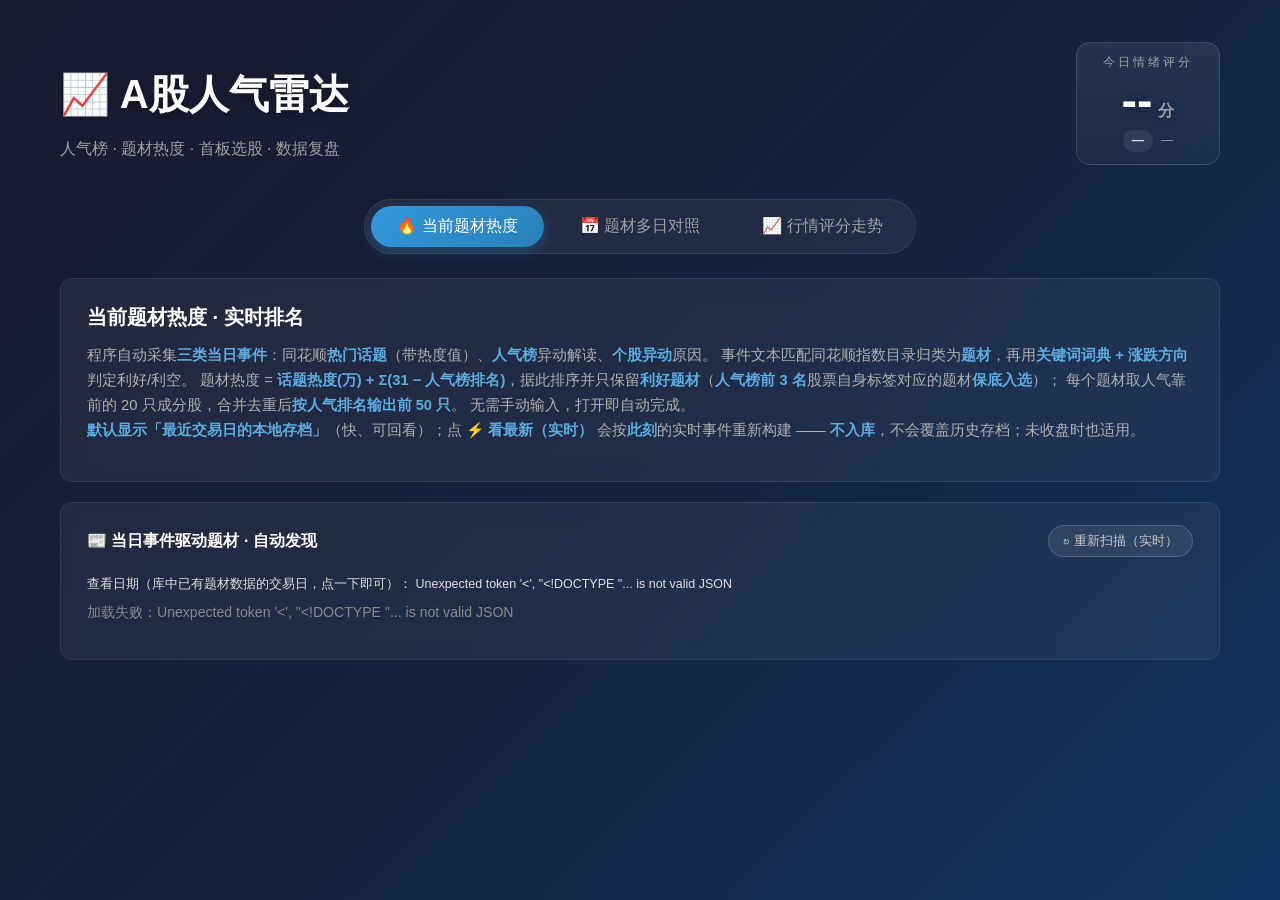
==== commit c654d4b1: "移除「人气榜查询」「动态选股」两个模块 - 两个导航按钮设为 display:none，面板默认隐藏 - 首页默认显示「当前题材热度」并主动加载题材数据 - 导航仅保留：当前题材热度、题材多日对照、行" ====
--- a/index.html
+++ b/index.html
@@ -23,9 +23,10 @@
         </header>
 
         <nav class="mode-tabs">
-            <button id="mode-hotlist" class="mode-btn active" onclick="switchMode('hotlist', event)">📊 人气榜查询</button>
-            <button id="mode-screen" class="mode-btn" onclick="switchMode('screen', event)">🎯 动态选股</button>
-            <button id="mode-theme" class="mode-btn" onclick="switchMode('theme', event)">🔥 当前题材热度</button>
+            <!-- 人气榜查询、动态选股：按要求关闭（不在导航显示）。要恢复：删掉两行的 style="display:none" -->
+            <button id="mode-hotlist" class="mode-btn" style="display:none" onclick="switchMode('hotlist', event)">📊 人气榜查询</button>
+            <button id="mode-screen" class="mode-btn" style="display:none" onclick="switchMode('screen', event)">🎯 动态选股</button>
+            <button id="mode-theme" class="mode-btn active" onclick="switchMode('theme', event)">🔥 当前题材热度</button>
         <button id="mode-multi" class="mode-btn" onclick="switchMode('multi', event)">📅 题材多日对照</button>
         <button id="mode-market" class="mode-btn" onclick="switchMode('market', event)">📈 行情评分走势</button>
         <!-- 条件概率模块：按要求暂时关闭（不在页面显示）。要恢复：删掉下面这行的 style="display:none" -->
@@ -37,7 +38,7 @@
         </nav>
 
         <!-- ============ 面板一：人气榜 ============ -->
-        <section id="panel-hotlist" class="panel">
+        <section id="panel-hotlist" class="panel hidden">
             <div id="degrade-notice" class="degrade-notice hidden">
                 ⚠️ 已降级至东方财富热股榜
             </div>
@@ -165,17 +166,6 @@
                 </div>
             </div>
 
-            <div class="screen-form">
-                <div class="screen-date-wrap">
-                    <label for="screen-date">目标日期 (D)</label>
-                    <input type="date" id="screen-date">
-                </div>
-                <button id="screen-btn" class="query-btn" onclick="startScreen()">
-                    <span class="btn-text">🎯 开始扫描</span>
-                    <span class="btn-loading hidden">⏳ 扫描中...</span>
-                </button>
-            </div>
-            <p class="screen-tip">首次扫描全市场约需 30 秒，同一日期结果会缓存，重复查询秒出。</p>
 
             <div id="screen-progress" class="screen-progress hidden">
                 <div class="progress-track"><div id="progress-fill" class="progress-fill"></div></div>
@@ -210,6 +200,10 @@
                     <button class="sub-btn active" data-key="rows" onclick="switchScreenTable('rows', event)">入选池 <em id="cnt-rows">0</em></button>
                     <button class="sub-btn" data-key="brokenRows" onclick="switchScreenTable('brokenRows', event)">冲高未封 <em id="cnt-broken">0</em></button>
                     <button class="sub-btn" data-key="removedRows" onclick="switchScreenTable('removedRows', event)">被条件①剔除 <em id="cnt-removed">0</em></button>
+                    <span class="screen-date-inline">
+                        <label for="screen-date">目标日期</label>
+                        <input type="date" id="screen-date" onchange="startScreen()" title="修改日期后自动重新扫描">
+                    </span>
                 </div>
 
                 <div class="table-container">
@@ -241,7 +235,7 @@
         </section>
 
         <!-- ============ 面板三：当前题材热度 ============ -->
-        <section id="panel-theme" class="panel hidden">
+        <section id="panel-theme" class="panel">
             <div class="screen-intro">
                 <h2>当前题材热度 · 实时排名</h2>
                 <p class="screen-desc">
@@ -304,6 +298,8 @@
                 </div>
             </div>
 
+            <!-- 手动题材查询与结果表：按要求隐藏。要恢复：删掉外层 div 的 style="display:none" -->
+            <div style="display:none">
             <div class="screen-form theme-form">
                 <div class="screen-date-wrap">
                     <label for="theme-input">或手动输入题材关键词</label>
@@ -347,6 +343,7 @@
                 </div>
                 <div class="screen-foot" id="theme-foot"></div>
             </div>
+            </div>
         </section>
 
         <!-- ============ 面板五：题材股多日对照 ============ -->
@@ -439,6 +436,9 @@
                                 <th class="num">情绪评分</th>
                                 <th class="num">上涨家数</th>
                                 <th class="num">下跌家数</th>
+                                <th class="num">涨停数</th>
+                                <th class="num">双创涨停家数</th>
+                                <th class="num">跌停数</th>
                                 <th class="num">成交额总计</th>
                                 <th class="num">较上一日</th>
                                 <th class="num">中证1000</th>
--- a/styles.css
+++ b/styles.css
@@ -727,6 +727,18 @@
     background: rgba(52,152,219,.25);
     border-color: #3498db; color: #fff;
 }
+.screen-date-inline { display: flex; align-items: center; gap: 8px; margin-left: auto; }
+.screen-date-inline label { color: #9aa0a6; font-size: .85rem; white-space: nowrap; }
+.screen-date-inline input[type="date"] {
+    background: rgba(255,255,255,0.06);
+    border: 1px solid rgba(255,255,255,0.1);
+    border-radius: 8px; color: #e6e8ea;
+    padding: 8px 12px; font-size: .88rem; font-family: inherit;
+    color-scheme: dark; min-width: 150px;
+}
+.screen-date-inline input[type="date"]:focus { outline: none; border-color: #3498db; }
+@media (max-width: 600px) { .screen-date-inline { margin-left: 0; width: 100%; } }
+
 .sub-btn em {
     font-style: normal; background: rgba(255,255,255,0.15);
     padding: 1px 7px; border-radius: 10px; margin-left: 6px; font-size: .78rem;
@@ -1401,6 +1413,9 @@
 /* ---------- 模块5：行情评分走势 ---------- */
 .mh-summary { display: flex; flex-wrap: wrap; gap: 8px 22px; align-items: center; margin: 4px 0 10px; font-size: .9rem; color: #b0b0b0; }
 .mh-summary .mh-item b { font-size: 1.15rem; margin-left: 4px; }
+.mh-table { font-size: 12px; }
+.mh-table th { padding: 9px 6px; font-size: 11.5px; }
+.mh-table td { padding: 7px 6px; }
 .mh-table td, .mh-table th { white-space: nowrap; }
 .mh-table tbody tr.mh-month-row td { background: var(--mh-mc, transparent); }
 .mh-table tbody tr.mh-month-row:hover td { background: rgba(255,255,255,.12); }
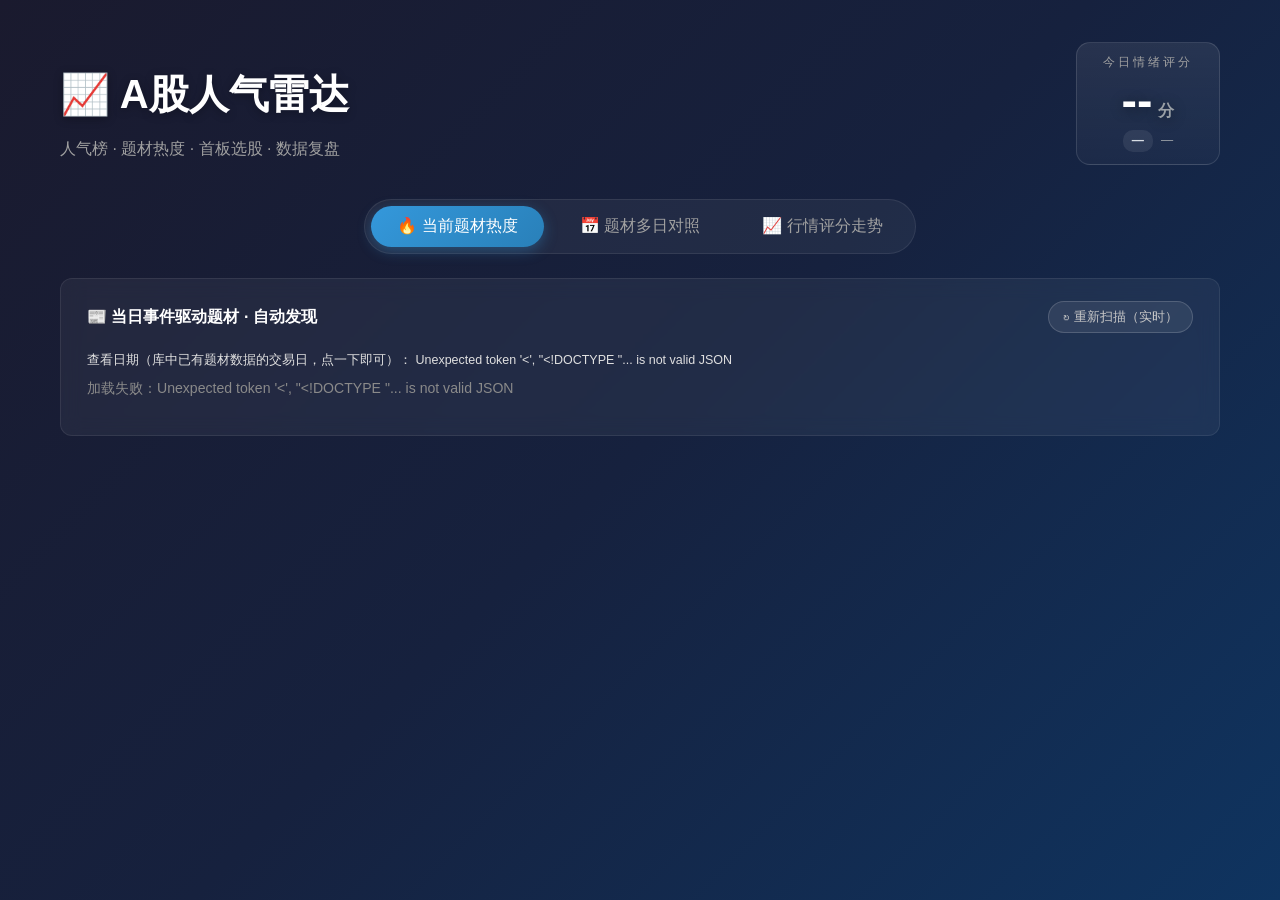
==== commit 917380ae: "当前题材热度：隐藏顶部说明区 - 隐藏 panel-theme 的 screen-intro（标题+长段说明） - 页面直接进入当日事件驱动题材与利好原因解读" ====
--- a/index.html
+++ b/index.html
@@ -236,7 +236,8 @@
 
         <!-- ============ 面板三：当前题材热度 ============ -->
         <section id="panel-theme" class="panel">
-            <div class="screen-intro">
+            <!-- 题材页说明区：按要求隐藏。要恢复：删掉 style="display:none" -->
+            <div class="screen-intro" style="display:none">
                 <h2>当前题材热度 · 实时排名</h2>
                 <p class="screen-desc">
                     程序自动采集<b>三类当日事件</b>：同花顺<b>热门话题</b>（带热度值）、<b>人气榜</b>异动解读、<b>个股异动</b>原因。
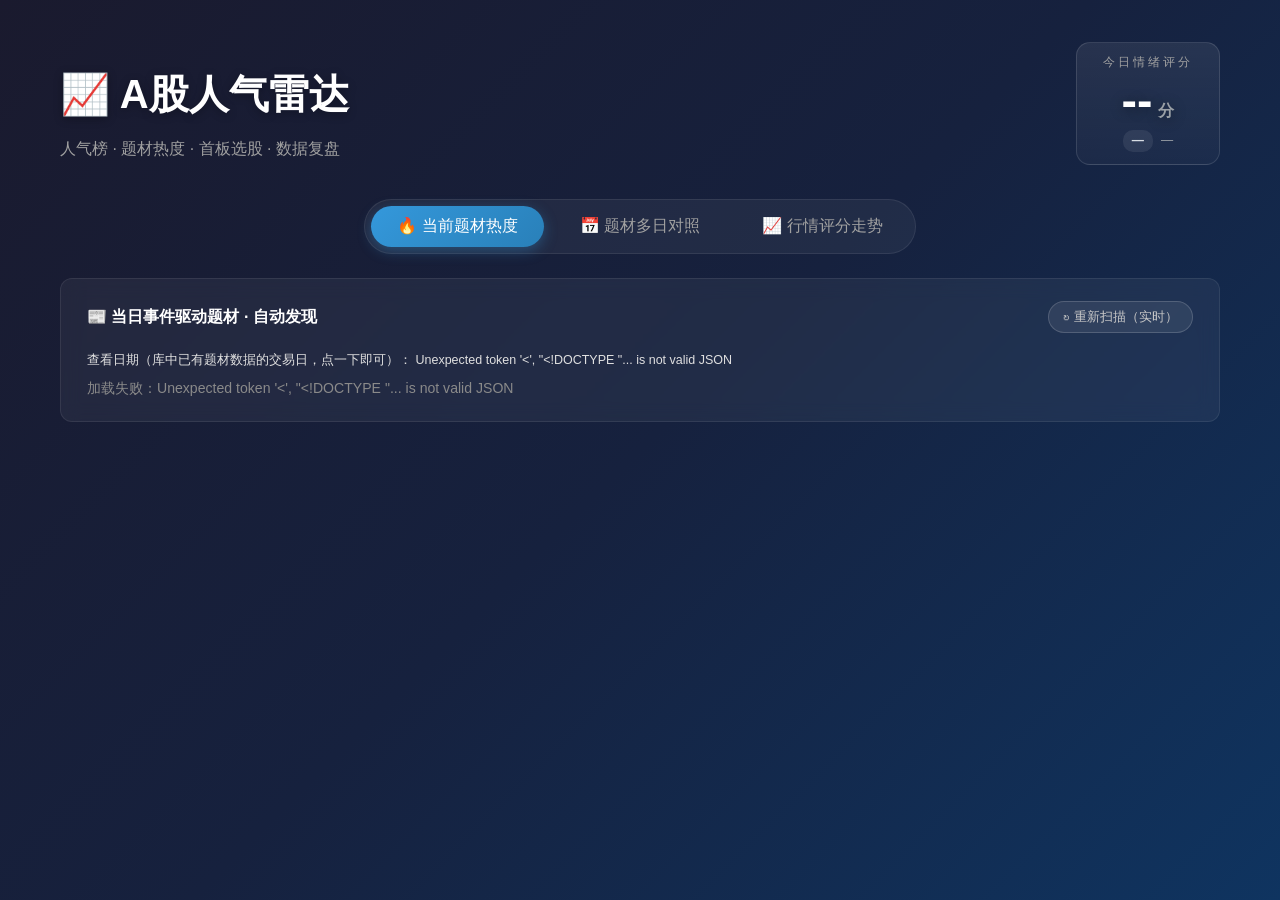
==== commit ad84886e: "当前题材热度：隐藏汇总说明与自动分析提示 - 隐藏 hot-themes-note（回看交易日/事件源/识别题材等汇总结论） - 隐藏 theme-auto-tip（已自动分析当前最热题材的橙色提示）" ====
--- a/index.html
+++ b/index.html
@@ -260,8 +260,9 @@
                 <div id="hot-themes" class="hot-themes">
                     <span class="hot-themes-loading">正在采集当日事件并识别题材…</span>
                 </div>
-                <div id="hot-themes-note" class="hot-themes-note"></div>
-                <div id="theme-auto-tip" class="theme-auto-tip"></div>
+                <!-- 题材说明与自动分析提示：按要求隐藏。要恢复：删掉两个 style="display:none" -->
+                <div id="hot-themes-note" class="hot-themes-note" style="display:none"></div>
+                <div id="theme-auto-tip" class="theme-auto-tip" style="display:none"></div>
                 <div id="theme-reasons" class="theme-reasons hidden">
                     <h3>📋 各题材利好原因解读</h3>
                     <div id="theme-reasons-body"></div>
